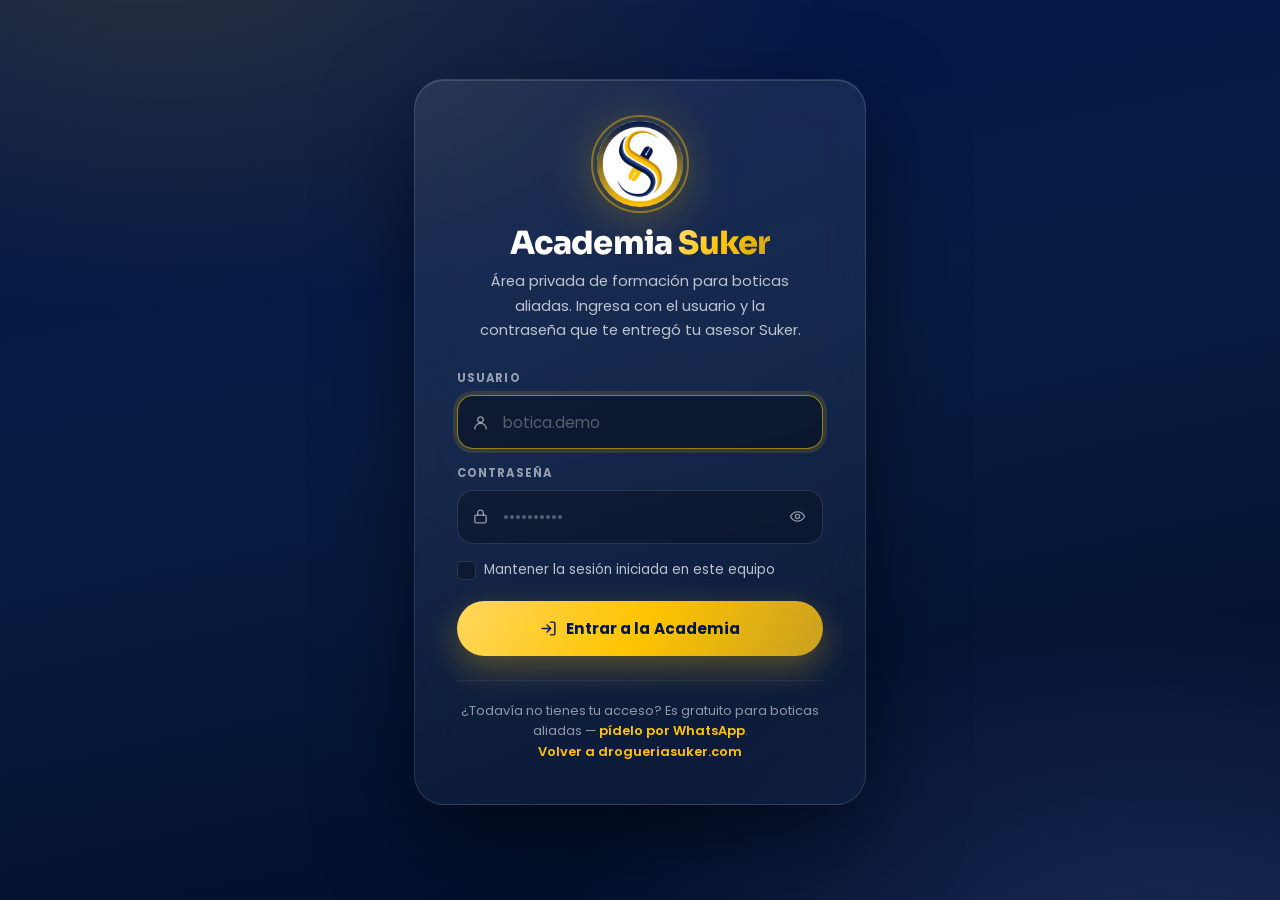
==== academiasuker/index.html @ 5ff9bdc7 "Academia Suker: area privada de formacion para boticas aliadas Nueva seccion con acceso por usuario " ====
<!DOCTYPE html>
<html lang="es-PE">
<head>
  <meta charset="UTF-8">
  <meta name="viewport" content="width=device-width, initial-scale=1.0">

  <title>Academia Suker | Formación para boticarios · Droguería Suker</title>
  <meta name="description" content="Área privada de formación de Droguería Suker para boticas aliadas de Juliaca y el sur andino.">
  <!-- Área privada: no debe aparecer en buscadores -->
  <meta name="robots" content="noindex, nofollow">
  <meta name="theme-color" content="#02164A">
  <link rel="icon" type="image/png" href="../assets/img/favicon.png">
  <link rel="apple-touch-icon" href="../assets/img/logo.png">
  <link rel="canonical" href="https://drogueriasuker.com/academiasuker/">

  <link rel="preconnect" href="https://fonts.googleapis.com">
  <link rel="preconnect" href="https://fonts.gstatic.com" crossorigin>
  <link href="https://fonts.googleapis.com/css2?family=Poppins:wght@400;500;600;700;800&family=Sora:wght@700;800&display=swap" rel="stylesheet">
  <link rel="stylesheet" href="../assets/academia/academia.css?v=20260811a">

  <!-- Las salas quedan listas en caché antes de que el usuario haga clic -->
  <link rel="prefetch" href="formales/">
  <link rel="prefetch" href="informales/">
  <link rel="prefetch" href="../assets/academia/academia-datos.js?v=20260811a">
  <link rel="prefetch" href="../assets/academia/academia-sala.js?v=20260811a">

  <!-- Sin "defer": deciden antes del primer pintado si se muestra
       la Academia o el formulario, para que nada parpadee. -->
  <script src="../assets/academia/academia-usuarios.js?v=20260811a"></script>
  <script src="../assets/academia/academia-nucleo.js?v=20260811a"></script>
</head>
<body>

<noscript>
  <div style="max-width:640px;margin:16vh auto;padding:2rem;text-align:center;font-family:sans-serif;color:#fff">
    <h1 style="font-size:1.4rem;margin-bottom:.8rem">Academia Suker</h1>
    <p>Para entrar a la Academia necesitas activar JavaScript en tu navegador.
       Si tienes dudas escríbenos al <strong>+51 932 667 799</strong>.</p>
  </div>
</noscript>

<!-- ══════════════════ PORTADA: ACCESO ══════════════════ -->
<div class="ac-portada" id="acPortada">
  <section class="ac-login" aria-labelledby="acLoginTitulo">
    <img class="ac-login-logo" src="../assets/img/logo.png" alt="Logo de Droguería Suker" width="86" height="86">

    <h1 id="acLoginTitulo">Academia <em>Suker</em></h1>
    <p class="ac-login-lead">
      Área privada de formación para boticas aliadas. Ingresa con el usuario
      y la contraseña que te entregó tu asesor Suker.
    </p>

    <div class="ac-aviso" id="acAviso" role="alert"></div>

    <form id="acFormulario" novalidate>
      <div class="ac-campo">
        <label for="acUsuario">Usuario</label>
        <div class="ac-campo-caja">
          <svg viewBox="0 0 24 24" fill="none" stroke="currentColor" stroke-width="1.9" stroke-linecap="round" stroke-linejoin="round" aria-hidden="true">
            <circle cx="12" cy="8" r="4"/><path d="M4 21a8 8 0 0 1 16 0"/>
          </svg>
          <input id="acUsuario" name="usuario" type="text" autocomplete="username"
                 placeholder="botica.demo" spellcheck="false" autocapitalize="none" required>
        </div>
      </div>

      <div class="ac-campo">
        <label for="acClave">Contraseña</label>
        <div class="ac-campo-caja">
          <svg viewBox="0 0 24 24" fill="none" stroke="currentColor" stroke-width="1.9" stroke-linecap="round" stroke-linejoin="round" aria-hidden="true">
            <rect x="4" y="10" width="16" height="11" rx="2"/><path d="M8 10V7a4 4 0 0 1 8 0v3"/>
          </svg>
          <input id="acClave" name="clave" type="password" autocomplete="current-password"
                 placeholder="••••••••••" required>
          <button class="ac-ojo" id="acOjo" type="button" aria-label="Mostrar contraseña" aria-pressed="false">
            <svg viewBox="0 0 24 24" fill="none" stroke="currentColor" stroke-width="1.9" stroke-linecap="round" stroke-linejoin="round" aria-hidden="true">
              <path d="M2 12s3.6-6.5 10-6.5S22 12 22 12s-3.6 6.5-10 6.5S2 12 2 12z"/><circle cx="12" cy="12" r="3"/>
            </svg>
          </button>
        </div>
      </div>

      <label class="ac-recordar" for="acRecordar">
        <input type="checkbox" id="acRecordar">
        <span class="ac-check">
          <svg viewBox="0 0 24 24" fill="none" stroke="currentColor" stroke-width="3.2" stroke-linecap="round" stroke-linejoin="round" aria-hidden="true"><path d="M20 6 9 17l-5-5"/></svg>
        </span>
        Mantener la sesión iniciada en este equipo
      </label>

      <button class="ac-btn ac-btn-oro" id="acEntrar" type="submit">
        <svg viewBox="0 0 24 24" fill="none" stroke="currentColor" stroke-width="2" stroke-linecap="round" stroke-linejoin="round" aria-hidden="true">
          <path d="M15 3h4a2 2 0 0 1 2 2v14a2 2 0 0 1-2 2h-4"/><path d="M10 17l5-5-5-5"/><path d="M15 12H3"/>
        </svg>
        Entrar a la Academia
      </button>
    </form>

    <p class="ac-login-pie">
      ¿Todavía no tienes tu acceso? Es gratuito para boticas aliadas —
      <a href="https://wa.me/51932667799?text=Hola%20Suker%2C%20quiero%20mi%20acceso%20a%20la%20Academia%20Suker" target="_blank" rel="noopener">pídelo por WhatsApp</a>.<br>
      <a href="../">Volver a drogueriasuker.com</a>
    </p>
  </section>
</div>

<!-- ══════════════════ ACADEMIA ══════════════════ -->
<div class="ac-app">

  <header class="ac-top">
    <div class="contenedor">
      <a class="ac-marca" href="../" aria-label="Volver a Droguería Suker">
        <img src="../assets/img/logo.png" alt="" width="40" height="40">
        <span class="ac-marca-txt">
          <b>Academia Suker</b>
          <span>Formación para boticarios</span>
        </span>
      </a>

      <nav class="ac-top-nav" aria-label="Secciones de la Academia">
        <a class="ac-top-link is-activo" href="./">Inicio</a>
        <a class="ac-top-link" href="formales/" data-transicion>Formales</a>
        <a class="ac-top-link" href="informales/" data-transicion>Informales</a>
        <a class="ac-top-link" href="../" data-secundario>Sitio principal</a>
      </nav>

      <div class="ac-usuario">
        <span class="ac-usuario-nom" id="acNombre">Boticario</span>
        <button class="ac-salir" id="acSalir" type="button" data-destino="./" aria-label="Cerrar sesión" title="Cerrar sesión">
          <svg viewBox="0 0 24 24" fill="none" stroke="currentColor" stroke-width="2" stroke-linecap="round" stroke-linejoin="round" aria-hidden="true">
            <path d="M9 21H5a2 2 0 0 1-2-2V5a2 2 0 0 1 2-2h4"/><path d="M16 17l5-5-5-5"/><path d="M21 12H9"/>
          </svg>
        </button>
      </div>
    </div>
  </header>

  <main>
    <section class="ac-hero">
      <div class="contenedor">
        <span class="ac-cinta">Academia Suker · Acceso de boticas aliadas</span>
        <h1 class="ac-titulo">Formación que se <em>nota en la caja</em></h1>
        <p class="ac-bajada">
          Un espacio hecho para el boticario independiente del sur andino: módulos cortos,
          en criollo y aplicables el mismo día, dictados por nuestro Químico Farmacéutico.
          <strong>Elige por dónde quieres empezar.</strong>
        </p>
      </div>
    </section>

    <section class="ac-seccion">
      <div class="contenedor">
        <div class="ac-seccion-tit">
          <h2>Las dos salas</h2>
          <p>Puedes recorrerlas en el orden que prefieras.</p>
        </div>

        <div class="ac-puertas">

          <!-- ── Puerta 1 ── -->
          <article class="ac-puerta ac-puerta--formal">
            <span class="ac-puerta-num" aria-hidden="true">01</span>
            <span class="ac-puerta-icono">
              <svg viewBox="0 0 24 24" fill="none" stroke="currentColor" stroke-width="1.9" stroke-linecap="round" stroke-linejoin="round" aria-hidden="true">
                <path d="M12 3l7 3v6c0 4.5-3 8-7 9-4-1-7-4.5-7-9V6l7-3z"/><path d="M9 12l2 2 4-4"/>
              </svg>
            </span>
            <span class="ac-puerta-eyebrow">Sala 01</span>
            <h2>Formales</h2>
            <p>
              Todo lo que tu botica ya está ganando por tener los papeles en regla:
              respaldo sanitario, trazabilidad, línea de crédito, crédito fiscal y
              la confianza del barrio que ningún descuento compra.
            </p>
            <div class="ac-puerta-datos">
              <span class="ac-chip">7 beneficios</span>
              <span class="ac-chip">6 módulos en video</span>
              <span class="ac-chip">≈ 1 h 35 min</span>
            </div>
            <span class="ac-puerta-cta">
              Entrar a la sala
              <svg viewBox="0 0 24 24" fill="none" stroke="currentColor" stroke-width="2.2" stroke-linecap="round" stroke-linejoin="round" aria-hidden="true">
                <path d="M5 12h14"/><path d="M13 6l6 6-6 6"/>
              </svg>
            </span>
            <a class="ac-puerta-enlace" href="formales/" data-transicion aria-label="Entrar a la sala Formales"></a>
          </article>

          <!-- ── Puerta 2 ── -->
          <article class="ac-puerta ac-puerta--informal">
            <span class="ac-puerta-num" aria-hidden="true">02</span>
            <span class="ac-puerta-icono">
              <svg viewBox="0 0 24 24" fill="none" stroke="currentColor" stroke-width="1.9" stroke-linecap="round" stroke-linejoin="round" aria-hidden="true">
                <path d="M10.3 4.3 2.6 17.5A2 2 0 0 0 4.3 20.5h15.4a2 2 0 0 0 1.7-3L13.7 4.3a2 2 0 0 0-3.4 0z"/><path d="M12 9.5v4M12 17h.01"/>
              </svg>
            </span>
            <span class="ac-puerta-eyebrow">Sala 02</span>
            <h2>Informales</h2>
            <p>
              La cuenta completa del canal informal: lo que no aparece en la boleta
              pero se paga igual — riesgo sanitario, multas, capital congelado y un
              negocio con techo. Y el puente concreto para salir de ahí.
            </p>
            <div class="ac-puerta-datos">
              <span class="ac-chip">7 riesgos</span>
              <span class="ac-chip">6 módulos en video</span>
              <span class="ac-chip">≈ 1 h 34 min</span>
            </div>
            <span class="ac-puerta-cta">
              Entrar a la sala
              <svg viewBox="0 0 24 24" fill="none" stroke="currentColor" stroke-width="2.2" stroke-linecap="round" stroke-linejoin="round" aria-hidden="true">
                <path d="M5 12h14"/><path d="M13 6l6 6-6 6"/>
              </svg>
            </span>
            <a class="ac-puerta-enlace" href="informales/" data-transicion aria-label="Entrar a la sala Informales"></a>
          </article>

        </div>

        <section class="ac-cierre">
          <h2>Tu acceso es personal</h2>
          <p>
            El usuario que tienes es solo para tu botica y no caduca mientras seas
            cliente activo. Si necesitas un acceso más para tu personal, o si olvidaste
            tu contraseña, tu asesor te la repone el mismo día.
          </p>
          <div class="ac-cierre-botones">
            <a class="ac-btn ac-btn-wa" href="https://wa.me/51932667799?text=Hola%20Suker%2C%20tengo%20una%20consulta%20sobre%20mi%20acceso%20a%20la%20Academia" target="_blank" rel="noopener">
              <svg viewBox="0 0 24 24" fill="currentColor" aria-hidden="true">
                <path d="M17.5 14.4c-.3-.15-1.76-.87-2.03-.97-.27-.1-.47-.15-.67.15-.2.3-.77.96-.94 1.16-.17.2-.35.22-.64.08-.3-.15-1.26-.47-2.4-1.48-.88-.79-1.48-1.76-1.65-2.06-.17-.3-.02-.46.13-.6.13-.14.3-.35.44-.53.15-.17.2-.3.3-.5.1-.2.05-.37-.02-.52-.08-.15-.67-1.61-.92-2.2-.24-.58-.49-.5-.67-.51h-.57c-.2 0-.52.07-.8.37-.27.3-1.04 1.02-1.04 2.48s1.07 2.87 1.22 3.07c.15.2 2.1 3.2 5.08 4.49.7.3 1.26.49 1.69.62.71.23 1.36.2 1.87.12.57-.09 1.76-.72 2-1.41.25-.7.25-1.29.18-1.42-.08-.12-.28-.2-.57-.34M12.05 21.8h-.01a9.9 9.9 0 0 1-5.03-1.38l-.36-.21-3.74.98 1-3.65-.24-.37a9.86 9.86 0 0 1-1.51-5.26c0-5.45 4.44-9.89 9.89-9.89a9.83 9.83 0 0 1 9.88 9.9c0 5.45-4.43 9.88-9.88 9.88m8.41-18.3A11.8 11.8 0 0 0 12.05 0C5.5 0 .16 5.34.16 11.9c0 2.09.55 4.14 1.59 5.94L.06 24l6.3-1.65a11.9 11.9 0 0 0 5.69 1.45h.01c6.55 0 11.89-5.34 11.89-11.9 0-3.17-1.24-6.16-3.48-8.4z"/>
              </svg>
              Escribir a mi asesor
            </a>
            <a class="ac-btn ac-btn-fantasma" href="../">
              Volver al sitio principal
            </a>
          </div>
        </section>

      </div>
    </section>
  </main>

  <footer class="ac-pie">
    <div class="contenedor">
      <p class="ac-pie-txt">
        © <span>2026</span> Droguería Suker · Sucari Corp S.A.C. · Juliaca, Puno<br>
        Contenido de uso interno para boticas aliadas. No lo compartas fuera de tu establecimiento.
      </p>
      <nav class="ac-pie-nav" aria-label="Enlaces de la Academia">
        <a href="formales/" data-transicion>Formales</a>
        <a href="informales/" data-transicion>Informales</a>
        <a href="../">Droguería Suker</a>
        <a href="https://wa.me/51932667799" target="_blank" rel="noopener">WhatsApp</a>
      </nav>
    </div>
  </footer>

</div>

</body>
</html>
---- assets/academia/academia.css ----
/* ============================================================
   ACADEMIA SUKER — academia.css  v=20260811
   Hoja de estilos AUTÓNOMA (no depende de styles.css del sitio
   público) para que el área de miembros cargue en pocos KB.
   Paleta oficial del logo: navy #02164A · amarillo #FFC401,
   armonizada con los tonos del sitio (#1B2A4E / #E5B826).
   ============================================================ */

/* ---------- 1. TOKENS ---------- */
:root {
  --navy-deep:  #02164A;
  --navy:       #0A1F52;
  --navy-mid:   #12305F;
  --navy-soft:  #1B2A4E;
  --gold:       #FFC401;
  --gold-warm:  #E5B826;
  --gold-dark:  #C9A020;
  --gold-pale:  #FDF7DC;
  --white:      #FFFFFF;
  --ink:        #0B1322;
  --mist:       rgba(255,255,255,.72);
  --mist-dim:   rgba(255,255,255,.55);
  --line:       rgba(255,255,255,.12);
  --line-soft:  rgba(255,255,255,.07);
  --glass:      rgba(255,255,255,.055);
  --glass-hi:   rgba(255,255,255,.09);
  --green:      #2ED47A;
  --amber:      #FFB020;
  --red:        #FF6B6B;
  --whatsapp:   #25D366;

  --r-sm: 10px;
  --r-md: 16px;
  --r-lg: 22px;
  --r-xl: 30px;
  --r-pill: 100px;

  --ease:   cubic-bezier(.16,1,.3,1);
  --ease-s: cubic-bezier(.4,0,.2,1);
  --t-fast: .18s var(--ease);
  --t-base: .34s var(--ease);
  --t-slow: .7s  var(--ease);

  --top-h: 68px;
  --cont:  1180px;
}

/* ---------- 2. RESET ---------- */
*, *::before, *::after { box-sizing: border-box; margin: 0; padding: 0; }
html { -webkit-text-size-adjust: 100%; scroll-behavior: smooth; }
img, svg, iframe { display: block; max-width: 100%; }
a { color: inherit; text-decoration: none; }
ul, ol { list-style: none; }
button { border: none; background: none; font: inherit; cursor: pointer; color: inherit; }
input { font: inherit; border: none; outline: none; }

body {
  font-family: 'Poppins', -apple-system, BlinkMacSystemFont, 'Segoe UI', sans-serif;
  background: var(--navy-deep);
  color: var(--white);
  line-height: 1.65;
  min-height: 100vh;
  -webkit-font-smoothing: antialiased;
  -moz-osx-font-smoothing: grayscale;
  overflow-x: hidden;
}

/* Fondo ambiental: dos auroras suaves fijas (0 costo de red) */
body::before {
  content: '';
  position: fixed;
  inset: 0;
  z-index: -1;
  background:
    radial-gradient(1100px 620px at 12% -8%,  rgba(255,196,1,.16), transparent 62%),
    radial-gradient(980px  560px at 92% 108%, rgba(45,69,128,.55), transparent 64%),
    linear-gradient(168deg, #02164A 0%, #071B41 46%, #010C26 100%);
}

.sr-only {
  position: absolute !important;
  width: 1px; height: 1px; padding: 0; margin: -1px;
  overflow: hidden; clip: rect(0,0,0,0); white-space: nowrap; border: 0;
}

.contenedor {
  width: 100%;
  max-width: var(--cont);
  margin-inline: auto;
  padding-inline: clamp(1.1rem, 4vw, 2rem);
}

::selection { background: var(--gold); color: var(--navy-deep); }

:focus-visible {
  outline: 2px solid var(--gold);
  outline-offset: 3px;
  border-radius: 6px;
}

/* ---------- 3. PUERTA DE ACCESO (anti-parpadeo) ----------
   El script de sesión marca <html> antes del primer pintado.
   Mientras no haya sesión válida, la app permanece oculta. */
html.ac-cerrado .ac-app     { display: none !important; }
html.ac-abierto .ac-portada { display: none !important; }
html:not(.ac-listo) .ac-app,
html:not(.ac-listo) .ac-portada { visibility: hidden; }

/* ---------- 4. PANTALLA "PROCESANDO DATOS" ---------- */
.ac-cargando {
  position: fixed;
  inset: 0;
  z-index: 4000;
  display: none;
  flex-direction: column;
  align-items: center;
  justify-content: center;
  gap: 1.6rem;
  padding: 2rem;
  text-align: center;
  background: linear-gradient(168deg, rgba(2,22,74,.97) 0%, rgba(1,12,38,.99) 100%);
  backdrop-filter: blur(14px);
  -webkit-backdrop-filter: blur(14px);
  opacity: 0;
  transition: opacity .3s var(--ease-s);
}
.ac-cargando.is-visible { display: flex; opacity: 1; }

.ac-cargando-marca {
  width: 74px; height: 74px;
  border-radius: 50%;
  object-fit: cover;
  outline: 2px solid rgba(255,196,1,.4);
  outline-offset: 3px;
}

.ac-anillo {
  position: relative;
  width: 116px; height: 116px;
  display: grid;
  place-items: center;
}
.ac-anillo svg { position: absolute; inset: 0; width: 100%; height: 100%; }
.ac-anillo circle { fill: none; stroke-width: 3; stroke-linecap: round; }
.ac-anillo .pista  { stroke: rgba(255,255,255,.1); }
.ac-anillo .avance {
  stroke: url(#acDegradado);
  stroke-dasharray: 326;
  stroke-dashoffset: 326;
  transform: rotate(-90deg);
  transform-origin: 50% 50%;
  transition: stroke-dashoffset .55s var(--ease);
  filter: drop-shadow(0 0 7px rgba(255,196,1,.55));
}
.ac-anillo-pct {
  font-family: 'Sora', sans-serif;
  font-size: 1.4rem;
  font-weight: 800;
  color: var(--gold);
  font-variant-numeric: tabular-nums;
}

.ac-cargando-texto {
  font-size: 1rem;
  font-weight: 600;
  color: var(--white);
  min-height: 1.6em;
  letter-spacing: .002em;
}
.ac-cargando-texto.is-cambiando { opacity: 0; transform: translateY(4px); }
.ac-cargando-texto { transition: opacity .22s var(--ease-s), transform .22s var(--ease-s); }

.ac-cargando-sub {
  font-size: .8rem;
  color: var(--mist-dim);
  letter-spacing: .06em;
  text-transform: uppercase;
  font-weight: 500;
}

/* Puntos de progreso por etapas */
.ac-etapas { display: flex; gap: .45rem; }
.ac-etapa {
  width: 26px; height: 3px;
  border-radius: 3px;
  background: rgba(255,255,255,.14);
  transition: background var(--t-base), box-shadow var(--t-base);
}
.ac-etapa.is-hecha {
  background: var(--gold);
  box-shadow: 0 0 10px rgba(255,196,1,.5);
}

/* ---------- 5. BARRA SUPERIOR ---------- */
.ac-top {
  position: sticky;
  top: 0;
  z-index: 900;
  height: var(--top-h);
  background: rgba(2,18,58,.82);
  backdrop-filter: blur(18px);
  -webkit-backdrop-filter: blur(18px);
  border-bottom: 1px solid var(--line-soft);
}
.ac-top .contenedor {
  height: 100%;
  display: flex;
  align-items: center;
  gap: 1rem;
}
.ac-marca { display: flex; align-items: center; gap: .65rem; flex-shrink: 0; }
.ac-marca img {
  width: 40px; height: 40px;
  border-radius: 50%;
  object-fit: cover;
  outline: 1.5px solid rgba(255,196,1,.4);
  outline-offset: 2px;
}
.ac-marca-txt { line-height: 1.15; }
.ac-marca-txt b {
  display: block;
  font-family: 'Sora', sans-serif;
  font-size: .98rem;
  font-weight: 800;
  letter-spacing: -.01em;
  background: linear-gradient(120deg, #FFD75E 0%, var(--gold) 55%, var(--gold-dark) 100%);
  -webkit-background-clip: text;
  background-clip: text;
  -webkit-text-fill-color: transparent;
}
.ac-marca-txt span {
  font-size: .64rem;
  letter-spacing: .16em;
  text-transform: uppercase;
  color: var(--mist-dim);
  font-weight: 600;
}

.ac-top-nav { margin-left: auto; display: flex; align-items: center; gap: .35rem; }
.ac-top-link {
  padding: .45rem .8rem;
  border-radius: var(--r-pill);
  font-size: .85rem;
  font-weight: 500;
  color: var(--mist);
  transition: background var(--t-fast), color var(--t-fast);
  white-space: nowrap;
}
.ac-top-link:hover, .ac-top-link.is-activo { background: rgba(255,196,1,.14); color: var(--gold); }

.ac-usuario {
  display: flex;
  align-items: center;
  gap: .55rem;
  padding: .3rem .3rem .3rem .85rem;
  border: 1px solid var(--line);
  border-radius: var(--r-pill);
  background: var(--glass);
}
.ac-usuario-nom {
  font-size: .8rem;
  font-weight: 600;
  color: var(--white);
  max-width: 15ch;
  overflow: hidden;
  text-overflow: ellipsis;
  white-space: nowrap;
}
.ac-salir {
  display: grid;
  place-items: center;
  width: 30px; height: 30px;
  border-radius: 50%;
  background: rgba(255,255,255,.08);
  color: var(--mist);
  transition: background var(--t-fast), color var(--t-fast), transform var(--t-fast);
}
.ac-salir:hover { background: rgba(255,107,107,.2); color: #FF9A9A; transform: rotate(8deg); }
.ac-salir svg { width: 15px; height: 15px; }

/* ---------- 6. PORTADA / LOGIN ---------- */
.ac-portada {
  min-height: 100vh;
  min-height: 100svh;
  display: grid;
  place-items: center;
  padding: 2.5rem 1.2rem 3.5rem;
}
.ac-login {
  width: 100%;
  max-width: 452px;
  padding: clamp(1.7rem, 4.5vw, 2.6rem);
  border-radius: var(--r-xl);
  border: 1px solid var(--line);
  background: linear-gradient(155deg, rgba(255,255,255,.085) 0%, rgba(255,255,255,.028) 100%);
  backdrop-filter: blur(20px);
  -webkit-backdrop-filter: blur(20px);
  box-shadow: 0 34px 90px rgba(0,0,0,.5), inset 0 1px 0 rgba(255,255,255,.14);
  text-align: center;
  animation: acEntrada .65s var(--ease) both;
}
@keyframes acEntrada {
  from { opacity: 0; transform: translateY(22px) scale(.985); }
  to   { opacity: 1; transform: none; }
}

.ac-login-logo {
  width: 86px; height: 86px;
  margin: 0 auto 1.15rem;
  border-radius: 50%;
  object-fit: cover;
  outline: 2px solid rgba(255,196,1,.42);
  outline-offset: 4px;
  filter: drop-shadow(0 8px 26px rgba(255,196,1,.32));
}
.ac-login h1 {
  font-family: 'Sora', sans-serif;
  font-size: clamp(1.6rem, 5.4vw, 2rem);
  font-weight: 800;
  letter-spacing: -.025em;
  line-height: 1.12;
  margin-bottom: .5rem;
}
.ac-login h1 em {
  font-style: normal;
  background: linear-gradient(120deg, #FFDD73 0%, var(--gold) 52%, var(--gold-dark) 100%);
  -webkit-background-clip: text;
  background-clip: text;
  -webkit-text-fill-color: transparent;
}
.ac-login-lead {
  font-size: .92rem;
  color: var(--mist);
  margin-bottom: 1.7rem;
  text-wrap: balance;
}

.ac-campo { text-align: left; margin-bottom: .95rem; }
.ac-campo label {
  display: block;
  font-size: .72rem;
  font-weight: 700;
  letter-spacing: .1em;
  text-transform: uppercase;
  color: var(--mist-dim);
  margin-bottom: .42rem;
}
.ac-campo-caja {
  position: relative;
  display: flex;
  align-items: center;
  border: 1px solid var(--line);
  border-radius: var(--r-md);
  background: rgba(0,0,0,.26);
  transition: border-color var(--t-fast), box-shadow var(--t-fast), background var(--t-fast);
}
.ac-campo-caja:focus-within {
  border-color: rgba(255,196,1,.6);
  background: rgba(0,0,0,.34);
  box-shadow: 0 0 0 4px rgba(255,196,1,.13);
}
.ac-campo-caja > svg {
  width: 17px; height: 17px;
  margin-left: .9rem;
  color: var(--mist-dim);
  flex-shrink: 0;
}
.ac-campo input {
  flex: 1;
  min-width: 0;
  padding: .84rem .9rem;
  background: transparent;
  color: var(--white);
  font-size: .95rem;
}
.ac-campo input::placeholder { color: rgba(255,255,255,.3); }
/* La caja ya marca el foco: evitamos el doble anillo */
.ac-campo input:focus-visible { outline: none; }
.ac-campo input:-webkit-autofill {
  -webkit-text-fill-color: var(--white);
  -webkit-box-shadow: 0 0 0 40px #0B1F45 inset;
  caret-color: var(--white);
}
.ac-ojo {
  display: grid;
  place-items: center;
  width: 40px;
  height: 40px;
  margin-right: .3rem;
  border-radius: var(--r-sm);
  color: var(--mist-dim);
  flex-shrink: 0;
  transition: color var(--t-fast), background var(--t-fast);
}
.ac-ojo:hover { color: var(--gold); background: rgba(255,255,255,.06); }
.ac-ojo svg { width: 17px; height: 17px; }

.ac-recordar {
  display: flex;
  align-items: center;
  gap: .55rem;
  margin: .15rem 0 1.25rem;
  font-size: .84rem;
  color: var(--mist);
  cursor: pointer;
  user-select: none;
  text-align: left;
}
.ac-recordar input { position: absolute; opacity: 0; width: 0; height: 0; }
.ac-check {
  width: 19px; height: 19px;
  flex-shrink: 0;
  border: 1px solid var(--line);
  border-radius: 5px;
  background: rgba(0,0,0,.26);
  display: grid;
  place-items: center;
  transition: background var(--t-fast), border-color var(--t-fast);
}
.ac-check svg { width: 12px; height: 12px; color: var(--navy-deep); opacity: 0; transform: scale(.6); transition: all var(--t-fast); }
.ac-recordar input:checked + .ac-check { background: var(--gold); border-color: var(--gold); }
.ac-recordar input:checked + .ac-check svg { opacity: 1; transform: none; }
.ac-recordar input:focus-visible + .ac-check { outline: 2px solid var(--gold); outline-offset: 2px; }

.ac-btn {
  display: inline-flex;
  align-items: center;
  justify-content: center;
  gap: .55rem;
  padding: .92rem 1.6rem;
  border-radius: var(--r-pill);
  font-size: .95rem;
  font-weight: 700;
  letter-spacing: .005em;
  transition: transform var(--t-base), box-shadow var(--t-base), background var(--t-base), opacity var(--t-base);
  white-space: nowrap;
}
.ac-btn svg { width: 17px; height: 17px; flex-shrink: 0; }
.ac-btn-oro {
  width: 100%;
  color: var(--navy-deep);
  background: linear-gradient(120deg, #FFD75E 0%, var(--gold) 50%, var(--gold-dark) 100%);
  box-shadow: 0 12px 34px rgba(255,196,1,.3);
}
.ac-btn-oro:hover { transform: translateY(-2px); box-shadow: 0 18px 44px rgba(255,196,1,.42); }
.ac-btn-oro:active { transform: translateY(0); }
.ac-btn[disabled] { opacity: .55; pointer-events: none; }
.ac-btn-fantasma {
  border: 1px solid var(--line);
  background: var(--glass);
  color: var(--white);
}
.ac-btn-fantasma:hover { background: var(--glass-hi); border-color: rgba(255,196,1,.4); transform: translateY(-2px); }
.ac-btn-wa { background: var(--whatsapp); color: #04301A; box-shadow: 0 12px 30px rgba(37,211,102,.26); }
.ac-btn-wa:hover { transform: translateY(-2px); box-shadow: 0 18px 40px rgba(37,211,102,.36); }

.ac-hilo { display: inline-block; width: 16px; height: 16px; border: 2px solid rgba(2,22,74,.28); border-top-color: var(--navy-deep); border-radius: 50%; animation: acGira .7s linear infinite; }
@keyframes acGira { to { transform: rotate(360deg); } }

.ac-aviso {
  display: none;
  align-items: flex-start;
  gap: .6rem;
  margin-bottom: 1rem;
  padding: .75rem .9rem;
  border-radius: var(--r-sm);
  font-size: .85rem;
  text-align: left;
  line-height: 1.5;
  animation: acSacudir .42s var(--ease-s);
}
.ac-aviso.is-visible { display: flex; }
.ac-aviso svg { width: 16px; height: 16px; flex-shrink: 0; margin-top: .18rem; }
.ac-aviso-error { background: rgba(255,107,107,.13); border: 1px solid rgba(255,107,107,.34); color: #FFB3B3; }
.ac-aviso-ok    { background: rgba(46,212,122,.12); border: 1px solid rgba(46,212,122,.32); color: #A6F0C8; }
@keyframes acSacudir {
  0%,100% { transform: translateX(0); }
  22% { transform: translateX(-6px); }
  46% { transform: translateX(5px); }
  72% { transform: translateX(-3px); }
}

.ac-login-pie {
  margin-top: 1.5rem;
  padding-top: 1.25rem;
  border-top: 1px solid var(--line-soft);
  font-size: .81rem;
  color: var(--mist-dim);
  line-height: 1.6;
}
.ac-login-pie a { color: var(--gold); font-weight: 600; }
.ac-login-pie a:hover { text-decoration: underline; }

/* ---------- 7. ENCABEZADO DE SECCIÓN ---------- */
.ac-hero { padding: clamp(2.6rem, 7vw, 4.6rem) 0 clamp(1.8rem, 4vw, 2.8rem); }
.ac-migas {
  display: flex;
  align-items: center;
  flex-wrap: wrap;
  gap: .4rem;
  font-size: .78rem;
  color: var(--mist-dim);
  margin-bottom: 1.15rem;
}
.ac-migas a { transition: color var(--t-fast); }
.ac-migas a:hover { color: var(--gold); }
.ac-migas svg { width: 12px; height: 12px; opacity: .5; }

.ac-cinta {
  display: inline-flex;
  align-items: center;
  gap: .5rem;
  padding: .38rem .95rem;
  margin-bottom: 1.1rem;
  border: 1px solid rgba(255,196,1,.3);
  border-radius: var(--r-pill);
  background: rgba(255,196,1,.1);
  font-size: .7rem;
  font-weight: 700;
  letter-spacing: .14em;
  text-transform: uppercase;
  color: var(--gold);
}
.ac-cinta::before {
  content: '';
  width: 6px; height: 6px;
  border-radius: 50%;
  background: var(--gold);
  box-shadow: 0 0 0 0 rgba(255,196,1,.7);
  animation: acLatido 2.4s var(--ease-s) infinite;
}
@keyframes acLatido {
  0%   { box-shadow: 0 0 0 0 rgba(255,196,1,.6); }
  70%  { box-shadow: 0 0 0 9px rgba(255,196,1,0); }
  100% { box-shadow: 0 0 0 0 rgba(255,196,1,0); }
}

.ac-titulo {
  font-family: 'Sora', sans-serif;
  font-size: clamp(2.05rem, 6.4vw, 3.5rem);
  font-weight: 800;
  line-height: 1.06;
  letter-spacing: -.032em;
  margin-bottom: 1rem;
  text-wrap: balance;
}
.ac-titulo em {
  font-style: normal;
  background: linear-gradient(120deg, #FFDD73 0%, var(--gold) 52%, var(--gold-dark) 100%);
  -webkit-background-clip: text;
  background-clip: text;
  -webkit-text-fill-color: transparent;
}
.ac-bajada {
  font-size: clamp(1rem, 2.4vw, 1.1rem);
  color: var(--mist);
  max-width: 68ch;
  line-height: 1.72;
}
.ac-bajada strong { color: var(--white); font-weight: 600; }

.ac-seccion { padding-block: clamp(1.6rem, 4vw, 2.6rem); }
.ac-seccion-tit {
  display: flex;
  align-items: baseline;
  flex-wrap: wrap;
  gap: .5rem .9rem;
  margin-bottom: 1.6rem;
}
.ac-seccion-tit h2 {
  font-family: 'Sora', sans-serif;
  font-size: clamp(1.35rem, 3.6vw, 1.85rem);
  font-weight: 800;
  letter-spacing: -.022em;
}
.ac-seccion-tit p { font-size: .88rem; color: var(--mist-dim); }

/* ---------- 8. PORTAL: LAS DOS PUERTAS ---------- */
.ac-puertas {
  display: grid;
  grid-template-columns: repeat(2, 1fr);
  gap: clamp(1rem, 2.6vw, 1.7rem);
  margin-bottom: clamp(2rem, 5vw, 3.2rem);
}
.ac-puerta {
  position: relative;
  display: flex;
  flex-direction: column;
  padding: clamp(1.5rem, 3.4vw, 2.3rem);
  border-radius: var(--r-xl);
  border: 1px solid var(--line);
  background: linear-gradient(158deg, rgba(255,255,255,.075) 0%, rgba(255,255,255,.022) 100%);
  overflow: hidden;
  isolation: isolate;
  transition: transform var(--t-base), border-color var(--t-base), box-shadow var(--t-base);
}
.ac-puerta::after {
  content: '';
  position: absolute;
  inset: 0;
  z-index: -1;
  opacity: 0;
  transition: opacity var(--t-slow);
  background: radial-gradient(520px 300px at 50% -10%, var(--brillo, rgba(255,196,1,.22)), transparent 70%);
}
.ac-puerta:hover {
  transform: translateY(-6px);
  border-color: var(--borde-hover, rgba(255,196,1,.42));
  box-shadow: 0 30px 70px rgba(0,0,0,.45);
}
.ac-puerta:hover::after { opacity: 1; }
.ac-puerta--formal   { --brillo: rgba(255,196,1,.24);  --borde-hover: rgba(255,196,1,.46); }
.ac-puerta--informal { --brillo: rgba(255,138,101,.2); --borde-hover: rgba(255,150,110,.42); }

.ac-puerta-num {
  position: absolute;
  top: clamp(1rem, 2.4vw, 1.5rem);
  right: clamp(1.1rem, 2.6vw, 1.7rem);
  font-family: 'Sora', sans-serif;
  font-size: clamp(3rem, 8vw, 4.6rem);
  font-weight: 800;
  line-height: 1;
  color: rgba(255,255,255,.045);
  pointer-events: none;
}
.ac-puerta-icono {
  display: grid;
  place-items: center;
  width: 58px; height: 58px;
  margin-bottom: 1.2rem;
  border-radius: 17px;
  background: var(--icono-bg, rgba(255,196,1,.14));
  border: 1px solid var(--icono-bd, rgba(255,196,1,.28));
  color: var(--icono-fg, var(--gold));
  transition: transform var(--t-base);
}
.ac-puerta:hover .ac-puerta-icono { transform: scale(1.07) rotate(-4deg); }
.ac-puerta-icono svg { width: 27px; height: 27px; }
.ac-puerta--informal .ac-puerta-icono {
  --icono-bg: rgba(255,150,110,.13);
  --icono-bd: rgba(255,150,110,.28);
  --icono-fg: #FFA98A;
}

.ac-puerta-eyebrow {
  font-size: .68rem;
  font-weight: 700;
  letter-spacing: .16em;
  text-transform: uppercase;
  color: var(--mist-dim);
  margin-bottom: .5rem;
}
.ac-puerta h2 {
  font-family: 'Sora', sans-serif;
  font-size: clamp(1.5rem, 4vw, 2rem);
  font-weight: 800;
  letter-spacing: -.026em;
  line-height: 1.1;
  margin-bottom: .7rem;
}
.ac-puerta p {
  font-size: .93rem;
  color: var(--mist);
  line-height: 1.7;
  margin-bottom: 1.35rem;
  text-wrap: pretty;
}
.ac-puerta-datos {
  display: flex;
  flex-wrap: wrap;
  gap: .45rem;
  margin-bottom: 1.5rem;
}
.ac-chip {
  display: inline-flex;
  align-items: center;
  gap: .38rem;
  padding: .3rem .72rem;
  border-radius: var(--r-pill);
  border: 1px solid var(--line);
  background: rgba(0,0,0,.2);
  font-size: .74rem;
  font-weight: 600;
  color: var(--mist);
  white-space: nowrap;
}
.ac-chip svg { width: 12px; height: 12px; opacity: .8; }
.ac-puerta-cta {
  margin-top: auto;
  display: inline-flex;
  align-items: center;
  gap: .55rem;
  font-size: .92rem;
  font-weight: 700;
  color: var(--gold);
}
.ac-puerta--informal .ac-puerta-cta { color: #FFB79B; }
.ac-puerta-cta svg { width: 16px; height: 16px; transition: transform var(--t-base); }
.ac-puerta:hover .ac-puerta-cta svg { transform: translateX(5px); }
.ac-puerta-enlace { position: absolute; inset: 0; z-index: 2; }

/* ---------- 9. TARJETAS DE CONTENIDO (los 7 recuadros) ---------- */
.ac-rejilla {
  display: grid;
  grid-template-columns: repeat(auto-fill, minmax(285px, 1fr));
  gap: clamp(.85rem, 2vw, 1.15rem);
}
.ac-tarjeta {
  position: relative;
  display: flex;
  flex-direction: column;
  padding: 1.45rem 1.35rem 1.5rem;
  border-radius: var(--r-lg);
  border: 1px solid var(--line-soft);
  background: linear-gradient(158deg, rgba(255,255,255,.06) 0%, rgba(255,255,255,.018) 100%);
  transition: transform var(--t-base), border-color var(--t-base), background var(--t-base);
  opacity: 0;
  transform: translateY(16px);
}
.ac-tarjeta.is-dentro { opacity: 1; transform: none; }
.ac-tarjeta:hover {
  transform: translateY(-4px);
  border-color: rgba(255,196,1,.32);
  background: linear-gradient(158deg, rgba(255,255,255,.085) 0%, rgba(255,255,255,.03) 100%);
}
.ac-riesgo .ac-tarjeta:hover { border-color: rgba(255,150,110,.34); }

.ac-tarjeta-cab {
  display: flex;
  align-items: center;
  gap: .8rem;
  margin-bottom: .85rem;
}
.ac-tarjeta-icono {
  display: grid;
  place-items: center;
  width: 42px; height: 42px;
  flex-shrink: 0;
  border-radius: 12px;
  background: rgba(255,196,1,.13);
  border: 1px solid rgba(255,196,1,.24);
  color: var(--gold);
}
.ac-riesgo .ac-tarjeta-icono {
  background: rgba(255,150,110,.12);
  border-color: rgba(255,150,110,.24);
  color: #FFA98A;
}
.ac-tarjeta-icono svg { width: 20px; height: 20px; }
.ac-tarjeta-idx {
  margin-left: auto;
  font-family: 'Sora', sans-serif;
  font-size: .8rem;
  font-weight: 800;
  color: rgba(255,255,255,.2);
  font-variant-numeric: tabular-nums;
}
.ac-tarjeta h3 {
  font-family: 'Sora', sans-serif;
  font-size: 1.06rem;
  font-weight: 700;
  letter-spacing: -.015em;
  line-height: 1.28;
  margin-bottom: .55rem;
  text-wrap: balance;
}
.ac-tarjeta p {
  font-size: .885rem;
  color: var(--mist);
  line-height: 1.7;
  margin-bottom: 1rem;
  text-wrap: pretty;
}
/* "auto" alinea todos los pies a la misma altura dentro de la fila */
.ac-tarjeta-pie {
  margin-top: auto;
  padding-top: .85rem;
  border-top: 1px solid var(--line-soft);
  display: flex;
  align-items: center;
  gap: .45rem;
  font-size: .77rem;
  font-weight: 600;
  color: var(--gold);
}
.ac-riesgo .ac-tarjeta-pie { color: #FFA98A; }
.ac-tarjeta-pie svg { width: 13px; height: 13px; flex-shrink: 0; }

/* ---------- 10. VIDEOS (fachada: 0 KB de YouTube al cargar) ---------- */
.ac-videos {
  display: grid;
  grid-template-columns: repeat(auto-fill, minmax(320px, 1fr));
  gap: clamp(.9rem, 2.2vw, 1.35rem);
}
.ac-video {
  display: flex;
  flex-direction: column;
  border-radius: var(--r-lg);
  border: 1px solid var(--line-soft);
  background: linear-gradient(158deg, rgba(255,255,255,.055) 0%, rgba(255,255,255,.016) 100%);
  overflow: hidden;
  transition: transform var(--t-base), border-color var(--t-base), box-shadow var(--t-base);
  opacity: 0;
  transform: translateY(16px);
}
.ac-video.is-dentro { opacity: 1; transform: none; }
.ac-video:hover {
  transform: translateY(-4px);
  border-color: rgba(255,196,1,.32);
  box-shadow: 0 22px 52px rgba(0,0,0,.4);
}

.ac-marco {
  position: relative;
  aspect-ratio: 16 / 9;
  background: #071431;
  overflow: hidden;
}
.ac-marco img {
  width: 100%; height: 100%;
  object-fit: cover;
  transition: transform var(--t-slow), filter var(--t-base);
}
.ac-video:hover .ac-marco img { transform: scale(1.045); filter: brightness(1.06); }
.ac-marco iframe { width: 100%; height: 100%; border: 0; }
.ac-marco::after {
  content: '';
  position: absolute;
  inset: 0;
  background: linear-gradient(180deg, rgba(2,22,74,.05) 0%, rgba(2,22,74,.5) 100%);
  pointer-events: none;
  transition: opacity var(--t-base);
}
.ac-marco.is-reproduciendo::after { display: none; }

.ac-play {
  position: absolute;
  inset: 0;
  z-index: 2;
  display: grid;
  place-items: center;
  width: 100%; height: 100%;
  background: none;
}
.ac-play-circulo {
  display: grid;
  place-items: center;
  width: 62px; height: 62px;
  border-radius: 50%;
  background: rgba(255,196,1,.94);
  color: var(--navy-deep);
  box-shadow: 0 10px 34px rgba(0,0,0,.42);
  transition: transform var(--t-base), background var(--t-base);
}
.ac-play:hover .ac-play-circulo { transform: scale(1.11); background: var(--gold); }
.ac-play-circulo svg { width: 24px; height: 24px; margin-left: 3px; }

.ac-duracion {
  position: absolute;
  right: .6rem; bottom: .6rem;
  z-index: 3;
  padding: .18rem .5rem;
  border-radius: 6px;
  background: rgba(3,12,32,.86);
  font-size: .72rem;
  font-weight: 700;
  color: var(--white);
  font-variant-numeric: tabular-nums;
  pointer-events: none;
}
.ac-etiqueta {
  position: absolute;
  left: .6rem; top: .6rem;
  z-index: 3;
  padding: .2rem .58rem;
  border-radius: 6px;
  font-size: .66rem;
  font-weight: 700;
  letter-spacing: .08em;
  text-transform: uppercase;
  pointer-events: none;
}
.ac-etiqueta-demo   { background: rgba(255,196,1,.92); color: var(--navy-deep); }
.ac-etiqueta-agenda { background: rgba(11,30,66,.9); color: var(--mist); border: 1px solid var(--line); }

/* Módulo aún no habilitado (contenido por goteo) */
.ac-marco-agenda {
  display: grid;
  place-items: center;
  gap: .55rem;
  text-align: center;
  padding: 1.2rem;
  background:
    radial-gradient(420px 200px at 50% 0%, rgba(255,196,1,.08), transparent 70%),
    repeating-linear-gradient(135deg, rgba(255,255,255,.025) 0 12px, transparent 12px 24px),
    #071431;
}
.ac-marco-agenda .candado {
  display: grid;
  place-items: center;
  width: 46px; height: 46px;
  border-radius: 50%;
  border: 1px solid var(--line);
  background: rgba(255,255,255,.05);
  color: var(--mist-dim);
}
.ac-marco-agenda .candado svg { width: 19px; height: 19px; }
.ac-marco-agenda span { font-size: .8rem; color: var(--mist-dim); font-weight: 600; max-width: 26ch; line-height: 1.5; }

.ac-video-cuerpo { padding: 1.05rem 1.15rem 1.2rem; display: flex; flex-direction: column; flex: 1; }
.ac-video-modulo {
  font-size: .67rem;
  font-weight: 700;
  letter-spacing: .14em;
  text-transform: uppercase;
  color: var(--gold);
  margin-bottom: .38rem;
}
.ac-riesgo .ac-video-modulo { color: #FFA98A; }
.ac-video-cuerpo h3 {
  font-family: 'Sora', sans-serif;
  font-size: 1rem;
  font-weight: 700;
  line-height: 1.32;
  letter-spacing: -.014em;
  margin-bottom: .45rem;
  text-wrap: balance;
}
.ac-video-cuerpo p { font-size: .845rem; color: var(--mist-dim); line-height: 1.62; margin-bottom: .95rem; }
.ac-video-meta {
  margin-top: auto;
  padding-top: .8rem;
  border-top: 1px solid var(--line-soft);
  display: flex;
  align-items: center;
  gap: .8rem;
  font-size: .75rem;
  color: var(--mist-dim);
}
.ac-video-meta span { display: inline-flex; align-items: center; gap: .32rem; }
.ac-video-meta svg { width: 12px; height: 12px; opacity: .75; }

/* ---------- 11. ESQUELETOS (mientras se pinta el contenido) ---------- */
.ac-esqueleto {
  border-radius: var(--r-lg);
  border: 1px solid var(--line-soft);
  background:
    linear-gradient(100deg, rgba(255,255,255,.03) 30%, rgba(255,255,255,.085) 50%, rgba(255,255,255,.03) 70%)
    0 0 / 240% 100%;
  animation: acBrillo 1.5s var(--ease-s) infinite;
}
.ac-esqueleto--tarjeta { height: 218px; }
.ac-esqueleto--video   { height: 330px; }
@keyframes acBrillo { to { background-position: -240% 0; } }

/* ---------- 12. LLAMADO FINAL ---------- */
.ac-cierre {
  position: relative;
  margin-block: clamp(2.2rem, 5vw, 3.4rem);
  padding: clamp(1.8rem, 4.4vw, 3rem);
  border-radius: var(--r-xl);
  border: 1px solid rgba(255,196,1,.24);
  background:
    radial-gradient(760px 320px at 50% -20%, rgba(255,196,1,.14), transparent 68%),
    linear-gradient(158deg, rgba(255,255,255,.07) 0%, rgba(255,255,255,.02) 100%);
  text-align: center;
}
.ac-cierre h2 {
  font-family: 'Sora', sans-serif;
  font-size: clamp(1.45rem, 4.2vw, 2.15rem);
  font-weight: 800;
  letter-spacing: -.028em;
  line-height: 1.14;
  margin-bottom: .8rem;
  text-wrap: balance;
}
.ac-cierre p {
  font-size: 1rem;
  color: var(--mist);
  max-width: 60ch;
  margin: 0 auto 1.7rem;
  line-height: 1.72;
  text-wrap: pretty;
}
.ac-cierre-botones { display: flex; flex-wrap: wrap; gap: .7rem; justify-content: center; }

/* Pasos (ruta a la formalidad) */
.ac-pasos {
  display: grid;
  grid-template-columns: repeat(auto-fit, minmax(220px, 1fr));
  gap: .85rem;
  margin-top: 1.8rem;
  text-align: left;
}
.ac-paso {
  display: flex;
  gap: .8rem;
  padding: 1rem 1.1rem;
  border-radius: var(--r-md);
  border: 1px solid var(--line-soft);
  background: rgba(0,0,0,.2);
}
.ac-paso b {
  display: grid;
  place-items: center;
  width: 26px; height: 26px;
  flex-shrink: 0;
  border-radius: 50%;
  background: var(--gold);
  color: var(--navy-deep);
  font-family: 'Sora', sans-serif;
  font-size: .78rem;
  font-weight: 800;
}
.ac-paso div { font-size: .85rem; color: var(--mist); line-height: 1.6; }
.ac-paso strong { display: block; color: var(--white); font-weight: 700; font-size: .89rem; margin-bottom: .1rem; }

/* ---------- 13. PIE ---------- */
.ac-pie {
  margin-top: clamp(2rem, 5vw, 3.5rem);
  padding-block: 1.9rem;
  border-top: 1px solid var(--line-soft);
  background: rgba(1,10,32,.42);
}
.ac-pie .contenedor {
  display: flex;
  flex-wrap: wrap;
  align-items: center;
  justify-content: space-between;
  gap: 1rem;
}
.ac-pie-txt { font-size: .81rem; color: var(--mist-dim); line-height: 1.6; }
.ac-pie-nav { display: flex; flex-wrap: wrap; gap: 1.1rem; font-size: .82rem; }
.ac-pie-nav a { color: var(--mist); transition: color var(--t-fast); }
.ac-pie-nav a:hover { color: var(--gold); }

/* ---------- 14. RESPONSIVE ---------- */
@media (max-width: 1000px) {
  /* El subtítulo largo es lo primero que sobra en la barra */
  .ac-marca-txt span { display: none; }
  .ac-marca-txt b { font-size: 1.02rem; }
}
@media (max-width: 900px) {
  /* Tablet: se recorta el enlace menos usado y se aprieta la navegación */
  .ac-top-link { padding: .42rem .62rem; font-size: .82rem; }
  .ac-top-nav { gap: .15rem; }
  .ac-top-link[data-secundario] { display: none; }
  .ac-top .contenedor { gap: .7rem; }
}
@media (max-width: 860px) {
  .ac-puertas { grid-template-columns: 1fr; }
}
@media (max-width: 720px) {
  :root { --top-h: 60px; }
  .ac-top-nav { display: none; }
  .ac-marca img { width: 34px; height: 34px; }
  .ac-marca-txt b { font-size: .88rem; }
  .ac-usuario { margin-left: auto; padding-left: .7rem; }
  .ac-usuario-nom { max-width: 9ch; }
  .ac-rejilla { grid-template-columns: 1fr; }
  .ac-videos  { grid-template-columns: 1fr; }
  .ac-cierre-botones .ac-btn { width: 100%; }
}
@media (max-width: 400px) {
  .ac-usuario-nom { display: none; }
  .ac-usuario { padding-left: .3rem; border: none; background: none; }
}

/* ---------- 15. MOVIMIENTO REDUCIDO ---------- */
@media (prefers-reduced-motion: reduce) {
  *, *::before, *::after {
    animation-duration: .01ms !important;
    animation-iteration-count: 1 !important;
    transition-duration: .01ms !important;
    scroll-behavior: auto !important;
  }
  .ac-tarjeta, .ac-video { opacity: 1; transform: none; }
}

/* ---------- 16. IMPRESIÓN ---------- */
@media print {
  .ac-top, .ac-cargando, .ac-play, .ac-cierre-botones { display: none !important; }
  body { background: #fff; color: #000; }
  body::before { display: none; }
}
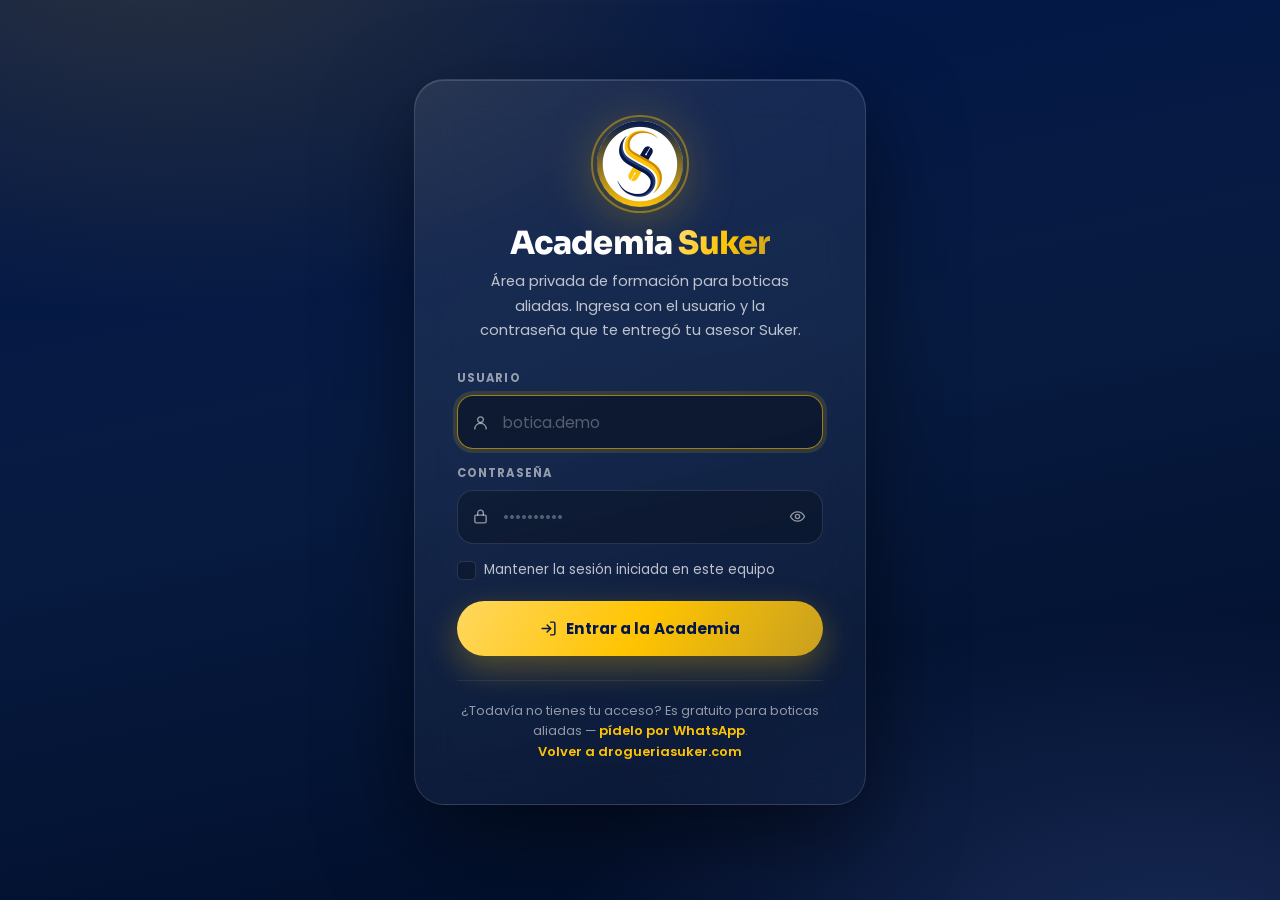
==== commit 92fd2ec0: "Academia: 4 rutas de 3 videos, escenas isometricas y carga bajo 2 s en 3G Reemplaza la division en d" ====
--- a/academiasuker/index.html
+++ b/academiasuker/index.html
@@ -9,25 +9,25 @@
   <!-- Área privada: no debe aparecer en buscadores -->
   <meta name="robots" content="noindex, nofollow">
   <meta name="theme-color" content="#02164A">
-  <link rel="icon" type="image/png" href="../assets/img/favicon.png">
+  <link rel="icon" type="image/png" href="../assets/img/favicon-64.png">
   <link rel="apple-touch-icon" href="../assets/img/logo.png">
   <link rel="canonical" href="https://drogueriasuker.com/academiasuker/">
 
   <link rel="preconnect" href="https://fonts.googleapis.com">
   <link rel="preconnect" href="https://fonts.gstatic.com" crossorigin>
   <link href="https://fonts.googleapis.com/css2?family=Poppins:wght@400;500;600;700;800&family=Sora:wght@700;800&display=swap" rel="stylesheet">
-  <link rel="stylesheet" href="../assets/academia/academia.css?v=20260811a">
-
-  <!-- Las salas quedan listas en caché antes de que el usuario haga clic -->
-  <link rel="prefetch" href="formales/">
-  <link rel="prefetch" href="informales/">
-  <link rel="prefetch" href="../assets/academia/academia-datos.js?v=20260811a">
-  <link rel="prefetch" href="../assets/academia/academia-sala.js?v=20260811a">
+  <link rel="stylesheet" href="../assets/academia/academia.css?v=20260813a">
+
+  <!-- Las rutas se precargan desde academia-escenas.js, y solo
+       si el boticario no tiene activado el ahorro de datos. -->
 
   <!-- Sin "defer": deciden antes del primer pintado si se muestra
        la Academia o el formulario, para que nada parpadee. -->
-  <script src="../assets/academia/academia-usuarios.js?v=20260811a"></script>
-  <script src="../assets/academia/academia-nucleo.js?v=20260811a"></script>
+  <script src="../assets/academia/academia-config.js?v=20260813a"></script>
+  <script src="../assets/academia/academia-usuarios.js?v=20260813a"></script>
+  <script src="../assets/academia/academia-nucleo.js?v=20260813a"></script>
+  <!-- Solo inclina la escena y la pausa fuera de pantalla -->
+  <script src="../assets/academia/academia-escenas.js?v=20260813a" defer></script>
 </head>
 <body>
 
@@ -42,7 +42,11 @@
 <!-- ══════════════════ PORTADA: ACCESO ══════════════════ -->
 <div class="ac-portada" id="acPortada">
   <section class="ac-login" aria-labelledby="acLoginTitulo">
-    <img class="ac-login-logo" src="../assets/img/logo.png" alt="Logo de Droguería Suker" width="86" height="86">
+    <!-- El navegador descarga este logo solo si hay que pedir la
+         contraseña: academia-nucleo.js le pone el src. Quien ya
+         inició sesión no gasta datos en una tarjeta que no verá. -->
+    <img class="ac-login-logo" id="acLoginLogo" data-src="../assets/img/logo-172.png"
+         alt="Logo de Droguería Suker" width="86" height="86" decoding="async">
 
     <h1 id="acLoginTitulo">Academia <em>Suker</em></h1>
     <p class="ac-login-lead">
@@ -109,8 +113,8 @@
 
   <header class="ac-top">
     <div class="contenedor">
-      <a class="ac-marca" href="../" aria-label="Volver a Droguería Suker">
-        <img src="../assets/img/logo.png" alt="" width="40" height="40">
+      <a class="ac-marca" href="./" aria-label="Inicio de la Academia Suker">
+        <img src="../assets/img/logo-96.png" alt="" width="40" height="40">
         <span class="ac-marca-txt">
           <b>Academia Suker</b>
           <span>Formación para boticarios</span>
@@ -119,9 +123,7 @@
 
       <nav class="ac-top-nav" aria-label="Secciones de la Academia">
         <a class="ac-top-link is-activo" href="./">Inicio</a>
-        <a class="ac-top-link" href="formales/" data-transicion>Formales</a>
-        <a class="ac-top-link" href="informales/" data-transicion>Informales</a>
-        <a class="ac-top-link" href="../" data-secundario>Sitio principal</a>
+        <a class="ac-top-link" href="../">Sitio principal</a>
       </nav>
 
       <div class="ac-usuario">
@@ -139,80 +141,252 @@
     <section class="ac-hero">
       <div class="contenedor">
         <span class="ac-cinta">Academia Suker · Acceso de boticas aliadas</span>
-        <h1 class="ac-titulo">Formación que se <em>nota en la caja</em></h1>
+        <h1 class="ac-titulo">Elige por dónde <em>quieres empezar</em></h1>
         <p class="ac-bajada">
-          Un espacio hecho para el boticario independiente del sur andino: módulos cortos,
-          en criollo y aplicables el mismo día, dictados por nuestro Químico Farmacéutico.
-          <strong>Elige por dónde quieres empezar.</strong>
+          Cuatro rutas, tres videos cortos en cada una. Puedes verlas en el orden que
+          quieras y volver cuando quieras. <strong>Todo está abierto desde el primer día.</strong>
         </p>
       </div>
     </section>
 
     <section class="ac-seccion">
       <div class="contenedor">
-        <div class="ac-seccion-tit">
-          <h2>Las dos salas</h2>
-          <p>Puedes recorrerlas en el orden que prefieras.</p>
-        </div>
-
-        <div class="ac-puertas">
-
-          <!-- ── Puerta 1 ── -->
-          <article class="ac-puerta ac-puerta--formal">
-            <span class="ac-puerta-num" aria-hidden="true">01</span>
-            <span class="ac-puerta-icono">
-              <svg viewBox="0 0 24 24" fill="none" stroke="currentColor" stroke-width="1.9" stroke-linecap="round" stroke-linejoin="round" aria-hidden="true">
-                <path d="M12 3l7 3v6c0 4.5-3 8-7 9-4-1-7-4.5-7-9V6l7-3z"/><path d="M9 12l2 2 4-4"/>
-              </svg>
-            </span>
-            <span class="ac-puerta-eyebrow">Sala 01</span>
-            <h2>Formales</h2>
-            <p>
-              Todo lo que tu botica ya está ganando por tener los papeles en regla:
-              respaldo sanitario, trazabilidad, línea de crédito, crédito fiscal y
-              la confianza del barrio que ningún descuento compra.
-            </p>
-            <div class="ac-puerta-datos">
-              <span class="ac-chip">7 beneficios</span>
-              <span class="ac-chip">6 módulos en video</span>
-              <span class="ac-chip">≈ 1 h 35 min</span>
-            </div>
-            <span class="ac-puerta-cta">
-              Entrar a la sala
-              <svg viewBox="0 0 24 24" fill="none" stroke="currentColor" stroke-width="2.2" stroke-linecap="round" stroke-linejoin="round" aria-hidden="true">
-                <path d="M5 12h14"/><path d="M13 6l6 6-6 6"/>
-              </svg>
-            </span>
-            <a class="ac-puerta-enlace" href="formales/" data-transicion aria-label="Entrar a la sala Formales"></a>
+
+        <div class="ac-rutas">
+
+          <!-- ── RUTA 1 · Vender mejor ── -->
+          <article class="ac-ruta" style="--acento:#FFC401;--acento-suave:rgba(255,196,1,.14);--acento-borde:rgba(255,196,1,.45)">
+            <div class="ac-escena">
+              <div class="ac-escena-3d">
+                <!-- Mostrador isométrico: la caja pasa de un lado al otro -->
+                <svg class="esc-principal" viewBox="-95 -78 190 150" aria-hidden="true">
+                  <!-- Mostrador: cara superior clara, frente y costado oscuros -->
+                  <g transform="translate(0,12)">
+                    <polygon class="cara-alta"  points="-22.5,-55 67.5,-3 22.5,23 -67.5,-29"/>
+                    <polygon class="cara-media" points="67.5,-3 67.5,13 22.5,39 22.5,23"/>
+                    <polygon class="cara-baja"  points="22.5,23 22.5,39 -67.5,-13 -67.5,-29"/>
+                  </g>
+                  <!-- La caja de producto se desliza sobre el mostrador -->
+                  <g transform="translate(0,-4)">
+                    <g class="esc-desliza">
+                      <polygon class="cara-alta"  points="0,-27 19,-16 0,-5 -19,-16"/>
+                      <polygon class="cara-media" points="19,-16 19,-2 0,9 0,-5"/>
+                      <polygon class="cara-baja"  points="0,-5 0,9 -19,-2 -19,-16"/>
+                    </g>
+                  </g>
+                </svg>
+              </div>
+            </div>
+            <div class="ac-ruta-cuerpo">
+              <span class="ac-ruta-num">Ruta 1</span>
+              <h2>Vender mejor</h2>
+              <p class="ac-ruta-lema">Que el paciente vuelva, no que compre más.</p>
+              <p class="ac-ruta-txt">
+                Qué puedes recomendar con tranquilidad, cómo cuidar al cliente que vuelve
+                cada mes y qué contestar cuando te dicen que está caro.
+              </p>
+              <div class="ac-ruta-pie">
+                <span class="ac-ruta-cuenta">
+                  <svg viewBox="0 0 24 24" fill="none" stroke="currentColor" stroke-width="2" stroke-linecap="round" stroke-linejoin="round" aria-hidden="true"><rect x="2.5" y="5" width="19" height="14" rx="2"/><path d="M10 9.5v5l4.5-2.5z"/></svg>
+                  3 videos · 19 min
+                </span>
+                <span class="ac-ruta-cta">Entrar
+                  <svg viewBox="0 0 24 24" fill="none" stroke="currentColor" stroke-width="2.2" stroke-linecap="round" stroke-linejoin="round" aria-hidden="true"><path d="M5 12h14"/><path d="M13 6l6 6-6 6"/></svg>
+                </span>
+              </div>
+            </div>
+            <a class="ac-ruta-enlace" href="vender-mejor/" aria-label="Entrar a la ruta Vender mejor"></a>
           </article>
 
-          <!-- ── Puerta 2 ── -->
-          <article class="ac-puerta ac-puerta--informal">
-            <span class="ac-puerta-num" aria-hidden="true">02</span>
-            <span class="ac-puerta-icono">
-              <svg viewBox="0 0 24 24" fill="none" stroke="currentColor" stroke-width="1.9" stroke-linecap="round" stroke-linejoin="round" aria-hidden="true">
-                <path d="M10.3 4.3 2.6 17.5A2 2 0 0 0 4.3 20.5h15.4a2 2 0 0 0 1.7-3L13.7 4.3a2 2 0 0 0-3.4 0z"/><path d="M12 9.5v4M12 17h.01"/>
-              </svg>
-            </span>
-            <span class="ac-puerta-eyebrow">Sala 02</span>
-            <h2>Informales</h2>
-            <p>
-              La cuenta completa del canal informal: lo que no aparece en la boleta
-              pero se paga igual — riesgo sanitario, multas, capital congelado y un
-              negocio con techo. Y el puente concreto para salir de ahí.
-            </p>
-            <div class="ac-puerta-datos">
-              <span class="ac-chip">7 riesgos</span>
-              <span class="ac-chip">6 módulos en video</span>
-              <span class="ac-chip">≈ 1 h 34 min</span>
-            </div>
-            <span class="ac-puerta-cta">
-              Entrar a la sala
-              <svg viewBox="0 0 24 24" fill="none" stroke="currentColor" stroke-width="2.2" stroke-linecap="round" stroke-linejoin="round" aria-hidden="true">
-                <path d="M5 12h14"/><path d="M13 6l6 6-6 6"/>
-              </svg>
-            </span>
-            <a class="ac-puerta-enlace" href="informales/" data-transicion aria-label="Entrar a la sala Informales"></a>
+          <!-- ── RUTA 2 · Comprar y ganar ── -->
+          <article class="ac-ruta" style="--acento:#34D399;--acento-suave:rgba(52,211,153,.14);--acento-borde:rgba(52,211,153,.45)">
+            <div class="ac-escena">
+              <div class="ac-escena-3d esc-escena2">
+                <!-- Tres cajas apiladas girando sobre su eje -->
+                <svg class="esc-pila" width="150" height="132" viewBox="-46 -108 92 132" aria-hidden="true">
+                  <g transform="translate(0,-40)">
+                    <polygon class="cara-alta"  points="0,-40 34.6,-20 0,0 -34.6,-20"/>
+                    <polygon class="cara-media" points="34.6,-20 34.6,0 0,20 0,0"/>
+                    <polygon class="cara-baja"  points="0,0 0,20 -34.6,0 -34.6,-20"/>
+                  </g>
+                  <g transform="translate(0,-20)">
+                    <polygon class="cara-alta"  points="0,-40 34.6,-20 0,0 -34.6,-20"/>
+                    <polygon class="cara-media" points="34.6,-20 34.6,0 0,20 0,0"/>
+                    <polygon class="cara-baja"  points="0,0 0,20 -34.6,0 -34.6,-20"/>
+                  </g>
+                  <g>
+                    <polygon class="cara-alta"  points="0,-40 34.6,-20 0,0 -34.6,-20"/>
+                    <polygon class="cara-media" points="34.6,-20 34.6,0 0,20 0,0"/>
+                    <polygon class="cara-baja"  points="0,0 0,20 -34.6,0 -34.6,-20"/>
+                  </g>
+                </svg>
+                <!-- La flecha que sube en bucle -->
+                <svg class="esc-flecha" width="28" height="44" viewBox="0 0 28 44" aria-hidden="true">
+                  <path d="M14 40V8" stroke="currentColor" stroke-width="3.4" stroke-linecap="round" fill="none"/>
+                  <path d="M5 16 14 6l9 10" stroke="currentColor" stroke-width="3.4" stroke-linecap="round" stroke-linejoin="round" fill="none"/>
+                </svg>
+              </div>
+            </div>
+            <div class="ac-ruta-cuerpo">
+              <span class="ac-ruta-num">Ruta 2</span>
+              <h2>Comprar y ganar</h2>
+              <p class="ac-ruta-lema">Dónde se gana la plata de verdad.</p>
+              <p class="ac-ruta-txt">
+                Cuánto te queda de verdad en el cajón, qué plata tienes dormida en el
+                anaquel y cuánto te termina costando una compra barata.
+              </p>
+              <div class="ac-ruta-pie">
+                <span class="ac-ruta-cuenta">
+                  <svg viewBox="0 0 24 24" fill="none" stroke="currentColor" stroke-width="2" stroke-linecap="round" stroke-linejoin="round" aria-hidden="true"><rect x="2.5" y="5" width="19" height="14" rx="2"/><path d="M10 9.5v5l4.5-2.5z"/></svg>
+                  3 videos · 24 min
+                </span>
+                <span class="ac-ruta-cta">Entrar
+                  <svg viewBox="0 0 24 24" fill="none" stroke="currentColor" stroke-width="2.2" stroke-linecap="round" stroke-linejoin="round" aria-hidden="true"><path d="M5 12h14"/><path d="M13 6l6 6-6 6"/></svg>
+                </span>
+              </div>
+            </div>
+            <a class="ac-ruta-enlace" href="comprar-y-ganar/" aria-label="Entrar a la ruta Comprar y ganar"></a>
+          </article>
+
+          <!-- ── RUTA 3 · Mi botica ordenada ── -->
+          <article class="ac-ruta" style="--acento:#6FC3FF;--acento-suave:rgba(111,195,255,.14);--acento-borde:rgba(111,195,255,.45)">
+            <div class="ac-escena">
+              <div class="ac-escena-3d">
+                <!-- Estante de tres niveles: cada caja tiene su semáforo -->
+                <svg class="esc-principal" viewBox="-72 -104 144 132" aria-hidden="true">
+                  <g class="esc-balda-3" transform="translate(0,-72)">
+                    <polygon class="cara-alta"  points="-14.7,-30 41.6,2 14.7,18 -41.6,-14"/>
+                    <polygon class="cara-media" points="41.6,2 41.6,7 14.7,23 14.7,18"/>
+                    <polygon class="cara-baja"  points="14.7,18 14.7,23 -41.6,-9 -41.6,-14"/>
+                    <g transform="translate(-17,-14)">
+                      <polygon class="cara-alta"  points="0,-21 15.6,-12 0,-3 -15.6,-12"/>
+                      <polygon class="cara-media" points="15.6,-12 15.6,0 0,9 0,-3"/>
+                      <polygon class="cara-baja"  points="0,-3 0,9 -15.6,0 -15.6,-12"/>
+                      <circle class="esc-luz esc-luz--v" cx="0" cy="-12" r="3.4"/>
+                      <circle class="esc-luz esc-luz--a" cx="0" cy="-12" r="3.4"/>
+                      <circle class="esc-luz esc-luz--r" cx="0" cy="-12" r="3.4"/>
+                    </g>
+                    <g transform="translate(14,2)">
+                      <polygon class="cara-alta"  points="0,-21 15.6,-12 0,-3 -15.6,-12"/>
+                      <polygon class="cara-media" points="15.6,-12 15.6,0 0,9 0,-3"/>
+                      <polygon class="cara-baja"  points="0,-3 0,9 -15.6,0 -15.6,-12"/>
+                      <circle class="esc-luz esc-luz--v" cx="0" cy="-12" r="3.4"/>
+                      <circle class="esc-luz esc-luz--a" cx="0" cy="-12" r="3.4"/>
+                      <circle class="esc-luz esc-luz--r" cx="0" cy="-12" r="3.4"/>
+                    </g>
+                  </g>
+                  <g class="esc-balda-2" transform="translate(0,-36)">
+                    <polygon class="cara-alta"  points="-14.7,-30 41.6,2 14.7,18 -41.6,-14"/>
+                    <polygon class="cara-media" points="41.6,2 41.6,7 14.7,23 14.7,18"/>
+                    <polygon class="cara-baja"  points="14.7,18 14.7,23 -41.6,-9 -41.6,-14"/>
+                    <g transform="translate(-17,-14)">
+                      <polygon class="cara-alta"  points="0,-21 15.6,-12 0,-3 -15.6,-12"/>
+                      <polygon class="cara-media" points="15.6,-12 15.6,0 0,9 0,-3"/>
+                      <polygon class="cara-baja"  points="0,-3 0,9 -15.6,0 -15.6,-12"/>
+                      <circle class="esc-luz esc-luz--v" cx="0" cy="-12" r="3.4"/>
+                      <circle class="esc-luz esc-luz--a" cx="0" cy="-12" r="3.4"/>
+                      <circle class="esc-luz esc-luz--r" cx="0" cy="-12" r="3.4"/>
+                    </g>
+                    <g transform="translate(14,2)">
+                      <polygon class="cara-alta"  points="0,-21 15.6,-12 0,-3 -15.6,-12"/>
+                      <polygon class="cara-media" points="15.6,-12 15.6,0 0,9 0,-3"/>
+                      <polygon class="cara-baja"  points="0,-3 0,9 -15.6,0 -15.6,-12"/>
+                      <circle class="esc-luz esc-luz--v" cx="0" cy="-12" r="3.4"/>
+                      <circle class="esc-luz esc-luz--a" cx="0" cy="-12" r="3.4"/>
+                      <circle class="esc-luz esc-luz--r" cx="0" cy="-12" r="3.4"/>
+                    </g>
+                  </g>
+                  <g class="esc-balda-1">
+                    <polygon class="cara-alta"  points="-14.7,-30 41.6,2 14.7,18 -41.6,-14"/>
+                    <polygon class="cara-media" points="41.6,2 41.6,7 14.7,23 14.7,18"/>
+                    <polygon class="cara-baja"  points="14.7,18 14.7,23 -41.6,-9 -41.6,-14"/>
+                    <g transform="translate(-17,-14)">
+                      <polygon class="cara-alta"  points="0,-21 15.6,-12 0,-3 -15.6,-12"/>
+                      <polygon class="cara-media" points="15.6,-12 15.6,0 0,9 0,-3"/>
+                      <polygon class="cara-baja"  points="0,-3 0,9 -15.6,0 -15.6,-12"/>
+                      <circle class="esc-luz esc-luz--v" cx="0" cy="-12" r="3.4"/>
+                      <circle class="esc-luz esc-luz--a" cx="0" cy="-12" r="3.4"/>
+                      <circle class="esc-luz esc-luz--r" cx="0" cy="-12" r="3.4"/>
+                    </g>
+                    <g transform="translate(14,2)">
+                      <polygon class="cara-alta"  points="0,-21 15.6,-12 0,-3 -15.6,-12"/>
+                      <polygon class="cara-media" points="15.6,-12 15.6,0 0,9 0,-3"/>
+                      <polygon class="cara-baja"  points="0,-3 0,9 -15.6,0 -15.6,-12"/>
+                      <circle class="esc-luz esc-luz--v" cx="0" cy="-12" r="3.4"/>
+                      <circle class="esc-luz esc-luz--a" cx="0" cy="-12" r="3.4"/>
+                      <circle class="esc-luz esc-luz--r" cx="0" cy="-12" r="3.4"/>
+                    </g>
+                  </g>
+                </svg>
+              </div>
+            </div>
+            <div class="ac-ruta-cuerpo">
+              <span class="ac-ruta-num">Ruta 3</span>
+              <h2>Mi botica ordenada</h2>
+              <p class="ac-ruta-lema">Que nada se venza y nada te sorprenda.</p>
+              <p class="ac-ruta-txt">
+                Ver de un vistazo qué está por vencer, cuidar el producto a 3.825 metros
+                de altura y saber qué puede hacer cada persona de tu equipo.
+              </p>
+              <div class="ac-ruta-pie">
+                <span class="ac-ruta-cuenta">
+                  <svg viewBox="0 0 24 24" fill="none" stroke="currentColor" stroke-width="2" stroke-linecap="round" stroke-linejoin="round" aria-hidden="true"><rect x="2.5" y="5" width="19" height="14" rx="2"/><path d="M10 9.5v5l4.5-2.5z"/></svg>
+                  3 videos · 22 min
+                </span>
+                <span class="ac-ruta-cta">Entrar
+                  <svg viewBox="0 0 24 24" fill="none" stroke="currentColor" stroke-width="2.2" stroke-linecap="round" stroke-linejoin="round" aria-hidden="true"><path d="M5 12h14"/><path d="M13 6l6 6-6 6"/></svg>
+                </span>
+              </div>
+            </div>
+            <a class="ac-ruta-enlace" href="botica-ordenada/" aria-label="Entrar a la ruta Mi botica ordenada"></a>
+          </article>
+
+          <!-- ── RUTA 4 · Mi botica digital ── -->
+          <article class="ac-ruta" style="--acento:#FFDD73;--acento-suave:rgba(255,221,115,.14);--acento-borde:rgba(255,221,115,.45)">
+            <div class="ac-escena">
+              <div class="ac-escena-3d esc-escena4">
+                <!-- Celular inclinado con burbuja de mensaje -->
+                <div class="esc-tel">
+                  <div class="esc-flota">
+                    <svg width="84" height="132" viewBox="0 0 84 132" aria-hidden="true">
+                      <rect class="cara-media" x="2" y="2" width="80" height="128" rx="13"/>
+                      <rect class="cara-alta"  x="8" y="8" width="68" height="116" rx="9"/>
+                      <rect x="32" y="13" width="20" height="3.4" rx="1.7" fill="rgba(2,22,74,.4)"/>
+                      <rect x="16" y="30" width="34" height="7" rx="3.5" fill="rgba(2,22,74,.28)"/>
+                      <rect x="16" y="44" width="46" height="7" rx="3.5" fill="rgba(2,22,74,.2)"/>
+                      <rect x="16" y="58" width="28" height="7" rx="3.5" fill="rgba(2,22,74,.28)"/>
+                      <rect x="16" y="72" width="40" height="7" rx="3.5" fill="rgba(2,22,74,.2)"/>
+                    </svg>
+                  </div>
+                </div>
+                <div class="esc-burbuja-capa">
+                  <svg class="esc-burbuja" width="74" height="46" viewBox="0 0 74 46" aria-hidden="true">
+                    <path class="cara-alta" d="M8 2h58a6 6 0 0 1 6 6v20a6 6 0 0 1-6 6H24l-14 12 2-12H8a6 6 0 0 1-6-6V8a6 6 0 0 1 6-6z"/>
+                    <rect x="14" y="12" width="30" height="4.6" rx="2.3" fill="rgba(2,22,74,.34)"/>
+                    <rect x="14" y="21" width="44" height="4.6" rx="2.3" fill="rgba(2,22,74,.24)"/>
+                  </svg>
+                </div>
+              </div>
+            </div>
+            <div class="ac-ruta-cuerpo">
+              <span class="ac-ruta-num">Ruta 4</span>
+              <h2>Mi botica digital</h2>
+              <p class="ac-ruta-lema">Herramientas que no te cuestan nada.</p>
+              <p class="ac-ruta-txt">
+                WhatsApp Business, mandar tu pedido con una foto del cuaderno y qué no
+                deberías preguntarle nunca a una inteligencia artificial.
+              </p>
+              <div class="ac-ruta-pie">
+                <span class="ac-ruta-cuenta">
+                  <svg viewBox="0 0 24 24" fill="none" stroke="currentColor" stroke-width="2" stroke-linecap="round" stroke-linejoin="round" aria-hidden="true"><rect x="2.5" y="5" width="19" height="14" rx="2"/><path d="M10 9.5v5l4.5-2.5z"/></svg>
+                  3 videos · 19 min
+                </span>
+                <span class="ac-ruta-cta">Entrar
+                  <svg viewBox="0 0 24 24" fill="none" stroke="currentColor" stroke-width="2.2" stroke-linecap="round" stroke-linejoin="round" aria-hidden="true"><path d="M5 12h14"/><path d="M13 6l6 6-6 6"/></svg>
+                </span>
+              </div>
+            </div>
+            <a class="ac-ruta-enlace" href="botica-digital/" aria-label="Entrar a la ruta Mi botica digital"></a>
           </article>
 
         </div>
@@ -244,13 +418,14 @@
   <footer class="ac-pie">
     <div class="contenedor">
       <p class="ac-pie-txt">
-        © <span>2026</span> Droguería Suker · Sucari Corp S.A.C. · Juliaca, Puno<br>
+        © 2026 Droguería Suker · Sucari Corp S.A.C. · Juliaca, Puno<br>
         Contenido de uso interno para boticas aliadas. No lo compartas fuera de tu establecimiento.
       </p>
       <nav class="ac-pie-nav" aria-label="Enlaces de la Academia">
-        <a href="formales/" data-transicion>Formales</a>
-        <a href="informales/" data-transicion>Informales</a>
-        <a href="../">Droguería Suker</a>
+        <a href="vender-mejor/">Vender mejor</a>
+        <a href="comprar-y-ganar/">Comprar y ganar</a>
+        <a href="botica-ordenada/">Botica ordenada</a>
+        <a href="botica-digital/">Botica digital</a>
         <a href="https://wa.me/51932667799" target="_blank" rel="noopener">WhatsApp</a>
       </nav>
     </div>
--- a/assets/academia/academia.css
+++ b/assets/academia/academia.css
@@ -610,7 +610,7 @@
 }
 .ac-puerta:hover::after { opacity: 1; }
 .ac-puerta--formal   { --brillo: rgba(255,196,1,.24);  --borde-hover: rgba(255,196,1,.46); }
-.ac-puerta--informal { --brillo: rgba(255,138,101,.2); --borde-hover: rgba(255,150,110,.42); }
+.ac-puerta--informal { --brillo: rgba(255,196,1,.24);  --borde-hover: rgba(255,196,1,.46); }
 
 .ac-puerta-num {
   position: absolute;
@@ -636,11 +636,7 @@
 }
 .ac-puerta:hover .ac-puerta-icono { transform: scale(1.07) rotate(-4deg); }
 .ac-puerta-icono svg { width: 27px; height: 27px; }
-.ac-puerta--informal .ac-puerta-icono {
-  --icono-bg: rgba(255,150,110,.13);
-  --icono-bd: rgba(255,150,110,.28);
-  --icono-fg: #FFA98A;
-}
+
 
 .ac-puerta-eyebrow {
   font-size: .68rem;
@@ -694,7 +690,7 @@
   font-weight: 700;
   color: var(--gold);
 }
-.ac-puerta--informal .ac-puerta-cta { color: #FFB79B; }
+
 .ac-puerta-cta svg { width: 16px; height: 16px; transition: transform var(--t-base); }
 .ac-puerta:hover .ac-puerta-cta svg { transform: translateX(5px); }
 .ac-puerta-enlace { position: absolute; inset: 0; z-index: 2; }
@@ -723,7 +719,7 @@
   border-color: rgba(255,196,1,.32);
   background: linear-gradient(158deg, rgba(255,255,255,.085) 0%, rgba(255,255,255,.03) 100%);
 }
-.ac-riesgo .ac-tarjeta:hover { border-color: rgba(255,150,110,.34); }
+
 
 .ac-tarjeta-cab {
   display: flex;
@@ -741,11 +737,7 @@
   border: 1px solid rgba(255,196,1,.24);
   color: var(--gold);
 }
-.ac-riesgo .ac-tarjeta-icono {
-  background: rgba(255,150,110,.12);
-  border-color: rgba(255,150,110,.24);
-  color: #FFA98A;
-}
+
 .ac-tarjeta-icono svg { width: 20px; height: 20px; }
 .ac-tarjeta-idx {
   margin-left: auto;
@@ -783,7 +775,7 @@
   font-weight: 600;
   color: var(--gold);
 }
-.ac-riesgo .ac-tarjeta-pie { color: #FFA98A; }
+
 .ac-tarjeta-pie svg { width: 13px; height: 13px; flex-shrink: 0; }
 
 /* ---------- 10. VIDEOS (fachada: 0 KB de YouTube al cargar) ---------- */
@@ -916,7 +908,7 @@
   color: var(--gold);
   margin-bottom: .38rem;
 }
-.ac-riesgo .ac-video-modulo { color: #FFA98A; }
+
 .ac-video-cuerpo h3 {
   font-family: 'Sora', sans-serif;
   font-size: 1rem;
@@ -1083,3 +1075,259 @@
   body { background: #fff; color: #000; }
   body::before { display: none; }
 }
+
+/* ============================================================
+   17. PANTALLA DE MODULO
+   Al pulsar una tarjeta del programa se abre esta vista sin
+   salir de la pagina (la URL cambia a #modulo-2, asi el boton
+   "atras" del navegador funciona y el enlace se puede compartir).
+   ============================================================ */
+
+/* Al abrir un modulo se oculta el listado de la sala */
+body.ac-en-modulo .ac-sala-vista { display: none; }
+body:not(.ac-en-modulo) .ac-modulo-vista { display: none; }
+
+.ac-modulo-vista { animation: acModuloEntra .4s var(--ease) both; }
+@keyframes acModuloEntra {
+  from { opacity: 0; transform: translateY(14px); }
+  to   { opacity: 1; transform: none; }
+}
+
+.ac-volver {
+  display: inline-flex;
+  align-items: center;
+  gap: .5rem;
+  margin-bottom: 1.2rem;
+  padding: .48rem .95rem .48rem .7rem;
+  border: 1px solid var(--line);
+  border-radius: var(--r-pill);
+  background: var(--glass);
+  font-size: .84rem;
+  font-weight: 600;
+  color: var(--mist);
+  transition: background var(--t-fast), color var(--t-fast), border-color var(--t-fast);
+}
+.ac-volver:hover { background: var(--glass-hi); color: var(--gold); border-color: rgba(255,196,1,.4); }
+.ac-volver svg { width: 15px; height: 15px; }
+
+.ac-modulo-cab { margin-bottom: 1.8rem; }
+.ac-modulo-num {
+  display: inline-flex;
+  align-items: center;
+  gap: .5rem;
+  margin-bottom: .8rem;
+  padding: .32rem .9rem;
+  border: 1px solid rgba(255,196,1,.3);
+  border-radius: var(--r-pill);
+  background: rgba(255,196,1,.1);
+  font-size: .7rem;
+  font-weight: 700;
+  letter-spacing: .13em;
+  text-transform: uppercase;
+  color: var(--gold);
+}
+.ac-modulo-vista h1 {
+  font-family: 'Sora', sans-serif;
+  font-size: clamp(1.6rem, 4.6vw, 2.55rem);
+  font-weight: 800;
+  line-height: 1.1;
+  letter-spacing: -.03em;
+  margin-bottom: .9rem;
+  text-wrap: balance;
+}
+.ac-modulo-datos { display: flex; flex-wrap: wrap; gap: .45rem; }
+
+/* --- Bloques de la pantalla --- */
+.ac-bloque { margin-bottom: clamp(1.5rem, 3.5vw, 2.4rem); }
+.ac-bloque-tit {
+  display: flex;
+  align-items: center;
+  gap: .6rem;
+  margin-bottom: .95rem;
+  font-family: 'Sora', sans-serif;
+  font-size: 1.12rem;
+  font-weight: 700;
+  letter-spacing: -.018em;
+}
+.ac-bloque-tit svg { width: 17px; height: 17px; color: var(--gold); flex-shrink: 0; }
+.ac-bloque > p {
+  font-size: .97rem;
+  color: var(--mist);
+  line-height: 1.78;
+  max-width: 72ch;
+  text-wrap: pretty;
+}
+
+/* --- Lista "que vas a aprender" --- */
+.ac-aprender { display: grid; gap: .6rem; margin-top: 1.1rem; }
+.ac-aprender li {
+  display: flex;
+  gap: .7rem;
+  align-items: flex-start;
+  padding: .8rem 1rem;
+  border: 1px solid var(--line-soft);
+  border-radius: var(--r-md);
+  background: rgba(255,255,255,.035);
+  font-size: .9rem;
+  color: var(--mist);
+  line-height: 1.6;
+}
+.ac-aprender svg { width: 15px; height: 15px; color: var(--gold); flex-shrink: 0; margin-top: .22rem; }
+
+/* --- Reproductor del modulo --- */
+.ac-reproductor {
+  position: relative;
+  aspect-ratio: 16 / 9;
+  border-radius: var(--r-lg);
+  border: 1px solid var(--line);
+  overflow: hidden;
+  background: #071431;
+}
+.ac-reproductor img { width: 100%; height: 100%; object-fit: cover; }
+.ac-reproductor iframe { width: 100%; height: 100%; border: 0; }
+.ac-reproductor::after {
+  content: '';
+  position: absolute;
+  inset: 0;
+  background: linear-gradient(180deg, rgba(2,22,74,.06) 0%, rgba(2,22,74,.46) 100%);
+  pointer-events: none;
+}
+.ac-reproductor.is-reproduciendo::after { display: none; }
+.ac-reproductor .ac-play-circulo { width: 76px; height: 76px; }
+.ac-reproductor .ac-play-circulo svg { width: 29px; height: 29px; }
+
+/* Modulo aun no habilitado */
+.ac-reproductor-agenda {
+  display: grid;
+  place-items: center;
+  align-content: center;
+  gap: .8rem;
+  text-align: center;
+  padding: 1.5rem;
+  background:
+    radial-gradient(560px 260px at 50% 0%, rgba(255,196,1,.09), transparent 70%),
+    repeating-linear-gradient(135deg, rgba(255,255,255,.025) 0 12px, transparent 12px 24px),
+    #071431;
+}
+.ac-reproductor-agenda .candado {
+  display: grid;
+  place-items: center;
+  width: 58px; height: 58px;
+  border-radius: 50%;
+  border: 1px solid var(--line);
+  background: rgba(255,255,255,.05);
+  color: var(--gold);
+}
+.ac-reproductor-agenda .candado svg { width: 24px; height: 24px; }
+.ac-reproductor-agenda b { font-family: 'Sora', sans-serif; font-size: 1rem; font-weight: 700; }
+.ac-reproductor-agenda span { font-size: .87rem; color: var(--mist-dim); max-width: 34ch; line-height: 1.55; }
+
+/* --- Material de apoyo --- */
+.ac-recursos { display: grid; gap: .65rem; }
+.ac-recurso {
+  display: flex;
+  align-items: center;
+  gap: .9rem;
+  padding: .95rem 1.1rem;
+  border: 1px solid var(--line-soft);
+  border-radius: var(--r-md);
+  background: linear-gradient(158deg, rgba(255,255,255,.055) 0%, rgba(255,255,255,.018) 100%);
+  transition: transform var(--t-base), border-color var(--t-base), background var(--t-base);
+}
+a.ac-recurso:hover {
+  transform: translateY(-2px);
+  border-color: rgba(255,196,1,.35);
+  background: linear-gradient(158deg, rgba(255,255,255,.08) 0%, rgba(255,255,255,.03) 100%);
+}
+.ac-recurso-icono {
+  display: grid;
+  place-items: center;
+  width: 42px; height: 42px;
+  flex-shrink: 0;
+  border-radius: 11px;
+  background: rgba(255,196,1,.13);
+  border: 1px solid rgba(255,196,1,.24);
+  color: var(--gold);
+}
+.ac-recurso-icono svg { width: 19px; height: 19px; }
+.ac-recurso-txt { min-width: 0; flex: 1; }
+.ac-recurso-txt b {
+  display: block;
+  font-size: .93rem;
+  font-weight: 650;
+  line-height: 1.35;
+  margin-bottom: .12rem;
+}
+.ac-recurso-txt span { display: block; font-size: .79rem; color: var(--mist-dim); line-height: 1.45; }
+.ac-recurso-flecha { flex-shrink: 0; color: var(--mist-dim); transition: transform var(--t-base), color var(--t-base); }
+.ac-recurso-flecha svg { width: 16px; height: 16px; }
+a.ac-recurso:hover .ac-recurso-flecha { color: var(--gold); transform: translateX(3px); }
+
+.ac-recurso.is-pendiente { opacity: .5; }
+.ac-recurso.is-pendiente .ac-recurso-icono {
+  background: rgba(255,255,255,.05);
+  border-color: var(--line);
+  color: var(--mist-dim);
+}
+.ac-recurso-sello {
+  flex-shrink: 0;
+  font-size: .7rem;
+  font-weight: 700;
+  letter-spacing: .07em;
+  text-transform: uppercase;
+  color: var(--mist-dim);
+  white-space: nowrap;
+}
+
+/* --- Navegacion entre modulos --- */
+.ac-modulo-nav {
+  display: grid;
+  grid-template-columns: 1fr 1fr;
+  gap: .75rem;
+  margin-top: clamp(1.6rem, 4vw, 2.4rem);
+  padding-top: 1.5rem;
+  border-top: 1px solid var(--line-soft);
+}
+.ac-modulo-nav a {
+  display: flex;
+  align-items: center;
+  gap: .75rem;
+  padding: .95rem 1.1rem;
+  border: 1px solid var(--line-soft);
+  border-radius: var(--r-md);
+  background: rgba(255,255,255,.035);
+  transition: background var(--t-fast), border-color var(--t-fast), transform var(--t-fast);
+}
+.ac-modulo-nav a:hover { background: var(--glass-hi); border-color: rgba(255,196,1,.35); transform: translateY(-2px); }
+.ac-modulo-nav a.siguiente { grid-column: 2; justify-content: flex-end; text-align: right; }
+.ac-modulo-nav svg { width: 16px; height: 16px; color: var(--gold); flex-shrink: 0; }
+.ac-modulo-nav small { display: block; font-size: .7rem; letter-spacing: .1em; text-transform: uppercase; color: var(--mist-dim); }
+.ac-modulo-nav b { display: block; font-size: .88rem; font-weight: 650; line-height: 1.3; margin-top: .12rem; }
+@media (max-width: 640px) {
+  .ac-modulo-nav { grid-template-columns: 1fr; }
+  .ac-modulo-nav a.siguiente { grid-column: 1; }
+}
+
+/* --- La tarjeta del listado abre el modulo entero --- */
+.ac-video { position: relative; }
+.ac-video-abrir {
+  position: absolute;
+  inset: 0;
+  z-index: 4;
+  width: 100%;
+  height: 100%;
+  background: none;
+  border-radius: var(--r-lg);
+}
+.ac-video-recursos { display: inline-flex; align-items: center; gap: .32rem; color: var(--mist-dim); }
+.ac-video-entrar {
+  margin-left: auto;
+  display: inline-flex;
+  align-items: center;
+  gap: .35rem;
+  font-size: .78rem;
+  font-weight: 650;
+  color: var(--gold);
+}
+.ac-video-entrar svg { width: 14px; height: 14px; transition: transform var(--t-base); }
+.ac-video:hover .ac-video-entrar svg { transform: translateX(3px); }
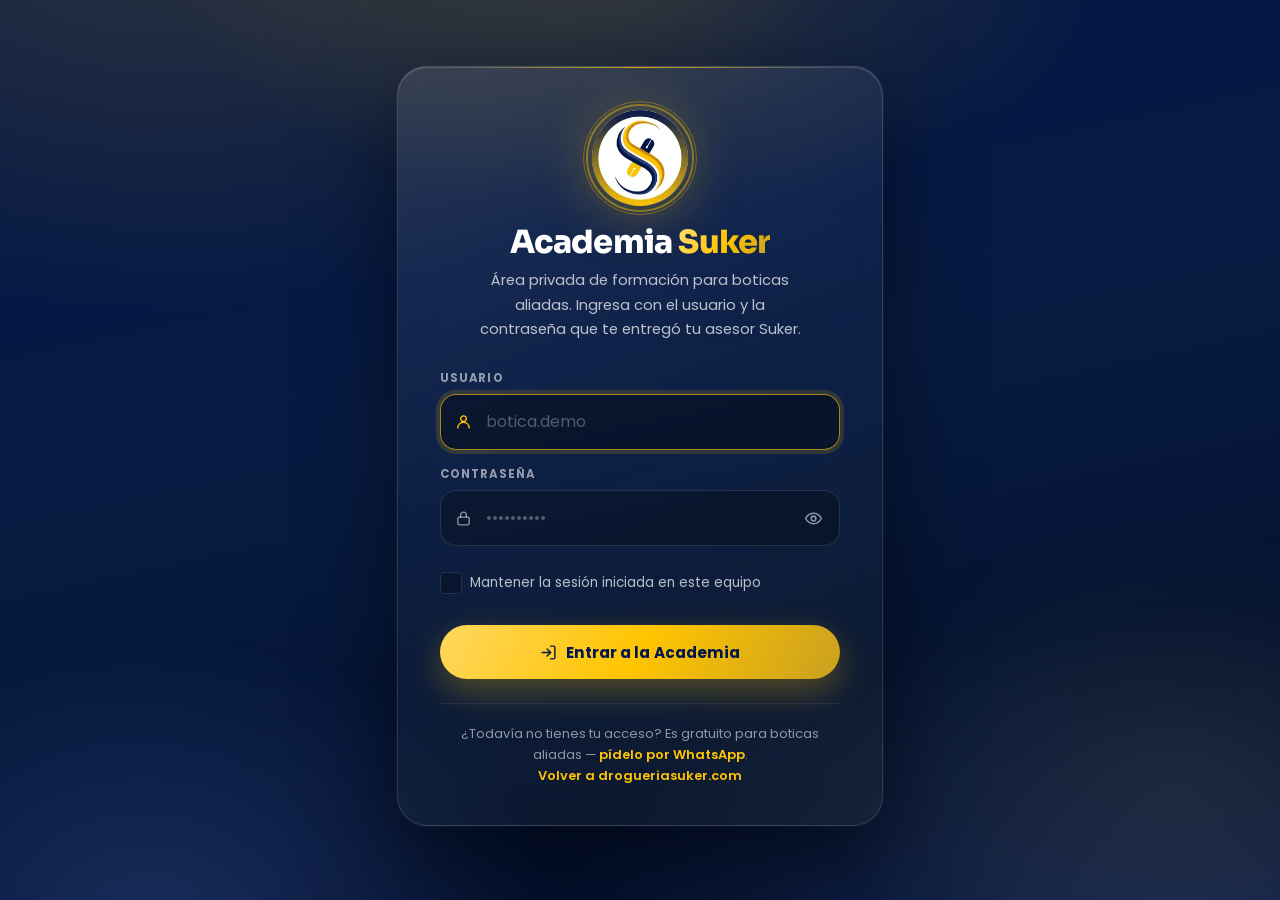
==== commit 20e71762: "Academia: se arregla el acceso en celular y se le da mas color CINCO BUGS REALES EN EL CELULAR  1. E" ====
--- a/academiasuker/index.html
+++ b/academiasuker/index.html
@@ -16,22 +16,44 @@
   <link rel="preconnect" href="https://fonts.googleapis.com">
   <link rel="preconnect" href="https://fonts.gstatic.com" crossorigin>
   <link href="https://fonts.googleapis.com/css2?family=Poppins:wght@400;500;600;700;800&family=Sora:wght@700;800&display=swap" rel="stylesheet">
-  <link rel="stylesheet" href="../assets/academia/academia.css?v=20260813a">
+  <link rel="stylesheet" href="../assets/academia/academia.css?v=20260818a">
 
   <!-- Las rutas se precargan desde academia-escenas.js, y solo
        si el boticario no tiene activado el ahorro de datos. -->
 
   <!-- Sin "defer": deciden antes del primer pintado si se muestra
        la Academia o el formulario, para que nada parpadee. -->
-  <script src="../assets/academia/academia-config.js?v=20260813a"></script>
-  <script src="../assets/academia/academia-usuarios.js?v=20260813a"></script>
-  <script src="../assets/academia/academia-nucleo.js?v=20260813a"></script>
+  <script src="../assets/academia/academia-config.js?v=20260818a"></script>
+  <script src="../assets/academia/academia-usuarios.js?v=20260818a"></script>
+  <script src="../assets/academia/academia-nucleo.js?v=20260818a"></script>
   <!-- Solo inclina la escena y la pausa fuera de pantalla -->
-  <script src="../assets/academia/academia-escenas.js?v=20260813a" defer></script>
+  <script src="../assets/academia/academia-escenas.js?v=20260818a" defer></script>
 </head>
 <body>
 
+<!-- ══ VELO DE ENTRADA ══
+     Va escrito en el HTML, no lo crea JavaScript, para que se vea desde
+     el primer pixel: asi el boticario nunca ve un salto ni una pantalla
+     a medio pintar. academia-nucleo.js lo hace avanzar y lo retira en
+     cuanto la pagina termina de prepararse. -->
+<div class="ac-cargando ac-velo is-visible" id="acVelo" role="status" aria-live="polite">
+  <div class="ac-anillo">
+    <svg viewBox="0 0 116 116" aria-hidden="true">
+      <defs><linearGradient id="acDegradado" x1="0" y1="0" x2="1" y2="1">
+        <stop offset="0%" stop-color="#FFDD73"/><stop offset="100%" stop-color="#C9A020"/>
+      </linearGradient></defs>
+      <circle class="pista"  cx="58" cy="58" r="52"/>
+      <circle class="avance" cx="58" cy="58" r="52"/>
+    </svg>
+    <span class="ac-anillo-pct">0%</span>
+  </div>
+  <div class="ac-cargando-texto">Verificando tu acceso…</div>
+  <div class="ac-etapas"></div>
+  <div class="ac-cargando-sub">Academia Suker</div>
+</div>
+
 <noscript>
+  <style>.ac-velo{display:none!important}</style>
   <div style="max-width:640px;margin:16vh auto;padding:2rem;text-align:center;font-family:sans-serif;color:#fff">
     <h1 style="font-size:1.4rem;margin-bottom:.8rem">Academia Suker</h1>
     <p>Para entrar a la Academia necesitas activar JavaScript en tu navegador.
@@ -42,11 +64,10 @@
 <!-- ══════════════════ PORTADA: ACCESO ══════════════════ -->
 <div class="ac-portada" id="acPortada">
   <section class="ac-login" aria-labelledby="acLoginTitulo">
-    <!-- El navegador descarga este logo solo si hay que pedir la
-         contraseña: academia-nucleo.js le pone el src. Quien ya
-         inició sesión no gasta datos en una tarjeta que no verá. -->
-    <img class="ac-login-logo" id="acLoginLogo" data-src="../assets/img/logo-172.png"
-         alt="Logo de Droguería Suker" width="86" height="86" decoding="async">
+    <span class="ac-login-sello">
+      <img class="ac-login-logo" id="acLoginLogo" src="../assets/img/logo-172.webp"
+           alt="Logo de Droguería Suker" width="86" height="86" decoding="async">
+    </span>
 
     <h1 id="acLoginTitulo">Academia <em>Suker</em></h1>
     <p class="ac-login-lead">
@@ -114,7 +135,7 @@
   <header class="ac-top">
     <div class="contenedor">
       <a class="ac-marca" href="./" aria-label="Inicio de la Academia Suker">
-        <img src="../assets/img/logo-96.png" alt="" width="40" height="40">
+        <img src="../assets/img/logo-96.webp" alt="" width="40" height="40">
         <span class="ac-marca-txt">
           <b>Academia Suker</b>
           <span>Formación para boticarios</span>
@@ -195,7 +216,7 @@
                 </span>
               </div>
             </div>
-            <a class="ac-ruta-enlace" href="vender-mejor/" aria-label="Entrar a la ruta Vender mejor"></a>
+            <a class="ac-ruta-enlace" data-transicion href="vender-mejor/" aria-label="Entrar a la ruta Vender mejor"></a>
           </article>
 
           <!-- ── RUTA 2 · Comprar y ganar ── -->
@@ -245,7 +266,7 @@
                 </span>
               </div>
             </div>
-            <a class="ac-ruta-enlace" href="comprar-y-ganar/" aria-label="Entrar a la ruta Comprar y ganar"></a>
+            <a class="ac-ruta-enlace" data-transicion href="comprar-y-ganar/" aria-label="Entrar a la ruta Comprar y ganar"></a>
           </article>
 
           <!-- ── RUTA 3 · Mi botica ordenada ── -->
@@ -338,7 +359,7 @@
                 </span>
               </div>
             </div>
-            <a class="ac-ruta-enlace" href="botica-ordenada/" aria-label="Entrar a la ruta Mi botica ordenada"></a>
+            <a class="ac-ruta-enlace" data-transicion href="botica-ordenada/" aria-label="Entrar a la ruta Mi botica ordenada"></a>
           </article>
 
           <!-- ── RUTA 4 · Mi botica digital ── -->
@@ -386,7 +407,7 @@
                 </span>
               </div>
             </div>
-            <a class="ac-ruta-enlace" href="botica-digital/" aria-label="Entrar a la ruta Mi botica digital"></a>
+            <a class="ac-ruta-enlace" data-transicion href="botica-digital/" aria-label="Entrar a la ruta Mi botica digital"></a>
           </article>
 
         </div>
@@ -422,10 +443,10 @@
         Contenido de uso interno para boticas aliadas. No lo compartas fuera de tu establecimiento.
       </p>
       <nav class="ac-pie-nav" aria-label="Enlaces de la Academia">
-        <a href="vender-mejor/">Vender mejor</a>
-        <a href="comprar-y-ganar/">Comprar y ganar</a>
-        <a href="botica-ordenada/">Botica ordenada</a>
-        <a href="botica-digital/">Botica digital</a>
+        <a href="vender-mejor/" data-transicion>Vender mejor</a>
+        <a href="comprar-y-ganar/" data-transicion>Comprar y ganar</a>
+        <a href="botica-ordenada/" data-transicion>Botica ordenada</a>
+        <a href="botica-digital/" data-transicion>Botica digital</a>
         <a href="https://wa.me/51932667799" target="_blank" rel="noopener">WhatsApp</a>
       </nav>
     </div>
--- a/assets/academia/academia.css
+++ b/assets/academia/academia.css
@@ -575,209 +575,6 @@
 }
 .ac-seccion-tit p { font-size: .88rem; color: var(--mist-dim); }
 
-/* ---------- 8. PORTAL: LAS DOS PUERTAS ---------- */
-.ac-puertas {
-  display: grid;
-  grid-template-columns: repeat(2, 1fr);
-  gap: clamp(1rem, 2.6vw, 1.7rem);
-  margin-bottom: clamp(2rem, 5vw, 3.2rem);
-}
-.ac-puerta {
-  position: relative;
-  display: flex;
-  flex-direction: column;
-  padding: clamp(1.5rem, 3.4vw, 2.3rem);
-  border-radius: var(--r-xl);
-  border: 1px solid var(--line);
-  background: linear-gradient(158deg, rgba(255,255,255,.075) 0%, rgba(255,255,255,.022) 100%);
-  overflow: hidden;
-  isolation: isolate;
-  transition: transform var(--t-base), border-color var(--t-base), box-shadow var(--t-base);
-}
-.ac-puerta::after {
-  content: '';
-  position: absolute;
-  inset: 0;
-  z-index: -1;
-  opacity: 0;
-  transition: opacity var(--t-slow);
-  background: radial-gradient(520px 300px at 50% -10%, var(--brillo, rgba(255,196,1,.22)), transparent 70%);
-}
-.ac-puerta:hover {
-  transform: translateY(-6px);
-  border-color: var(--borde-hover, rgba(255,196,1,.42));
-  box-shadow: 0 30px 70px rgba(0,0,0,.45);
-}
-.ac-puerta:hover::after { opacity: 1; }
-.ac-puerta--formal   { --brillo: rgba(255,196,1,.24);  --borde-hover: rgba(255,196,1,.46); }
-.ac-puerta--informal { --brillo: rgba(255,196,1,.24);  --borde-hover: rgba(255,196,1,.46); }
-
-.ac-puerta-num {
-  position: absolute;
-  top: clamp(1rem, 2.4vw, 1.5rem);
-  right: clamp(1.1rem, 2.6vw, 1.7rem);
-  font-family: 'Sora', sans-serif;
-  font-size: clamp(3rem, 8vw, 4.6rem);
-  font-weight: 800;
-  line-height: 1;
-  color: rgba(255,255,255,.045);
-  pointer-events: none;
-}
-.ac-puerta-icono {
-  display: grid;
-  place-items: center;
-  width: 58px; height: 58px;
-  margin-bottom: 1.2rem;
-  border-radius: 17px;
-  background: var(--icono-bg, rgba(255,196,1,.14));
-  border: 1px solid var(--icono-bd, rgba(255,196,1,.28));
-  color: var(--icono-fg, var(--gold));
-  transition: transform var(--t-base);
-}
-.ac-puerta:hover .ac-puerta-icono { transform: scale(1.07) rotate(-4deg); }
-.ac-puerta-icono svg { width: 27px; height: 27px; }
-
-
-.ac-puerta-eyebrow {
-  font-size: .68rem;
-  font-weight: 700;
-  letter-spacing: .16em;
-  text-transform: uppercase;
-  color: var(--mist-dim);
-  margin-bottom: .5rem;
-}
-.ac-puerta h2 {
-  font-family: 'Sora', sans-serif;
-  font-size: clamp(1.5rem, 4vw, 2rem);
-  font-weight: 800;
-  letter-spacing: -.026em;
-  line-height: 1.1;
-  margin-bottom: .7rem;
-}
-.ac-puerta p {
-  font-size: .93rem;
-  color: var(--mist);
-  line-height: 1.7;
-  margin-bottom: 1.35rem;
-  text-wrap: pretty;
-}
-.ac-puerta-datos {
-  display: flex;
-  flex-wrap: wrap;
-  gap: .45rem;
-  margin-bottom: 1.5rem;
-}
-.ac-chip {
-  display: inline-flex;
-  align-items: center;
-  gap: .38rem;
-  padding: .3rem .72rem;
-  border-radius: var(--r-pill);
-  border: 1px solid var(--line);
-  background: rgba(0,0,0,.2);
-  font-size: .74rem;
-  font-weight: 600;
-  color: var(--mist);
-  white-space: nowrap;
-}
-.ac-chip svg { width: 12px; height: 12px; opacity: .8; }
-.ac-puerta-cta {
-  margin-top: auto;
-  display: inline-flex;
-  align-items: center;
-  gap: .55rem;
-  font-size: .92rem;
-  font-weight: 700;
-  color: var(--gold);
-}
-
-.ac-puerta-cta svg { width: 16px; height: 16px; transition: transform var(--t-base); }
-.ac-puerta:hover .ac-puerta-cta svg { transform: translateX(5px); }
-.ac-puerta-enlace { position: absolute; inset: 0; z-index: 2; }
-
-/* ---------- 9. TARJETAS DE CONTENIDO (los 7 recuadros) ---------- */
-.ac-rejilla {
-  display: grid;
-  grid-template-columns: repeat(auto-fill, minmax(285px, 1fr));
-  gap: clamp(.85rem, 2vw, 1.15rem);
-}
-.ac-tarjeta {
-  position: relative;
-  display: flex;
-  flex-direction: column;
-  padding: 1.45rem 1.35rem 1.5rem;
-  border-radius: var(--r-lg);
-  border: 1px solid var(--line-soft);
-  background: linear-gradient(158deg, rgba(255,255,255,.06) 0%, rgba(255,255,255,.018) 100%);
-  transition: transform var(--t-base), border-color var(--t-base), background var(--t-base);
-  opacity: 0;
-  transform: translateY(16px);
-}
-.ac-tarjeta.is-dentro { opacity: 1; transform: none; }
-.ac-tarjeta:hover {
-  transform: translateY(-4px);
-  border-color: rgba(255,196,1,.32);
-  background: linear-gradient(158deg, rgba(255,255,255,.085) 0%, rgba(255,255,255,.03) 100%);
-}
-
-
-.ac-tarjeta-cab {
-  display: flex;
-  align-items: center;
-  gap: .8rem;
-  margin-bottom: .85rem;
-}
-.ac-tarjeta-icono {
-  display: grid;
-  place-items: center;
-  width: 42px; height: 42px;
-  flex-shrink: 0;
-  border-radius: 12px;
-  background: rgba(255,196,1,.13);
-  border: 1px solid rgba(255,196,1,.24);
-  color: var(--gold);
-}
-
-.ac-tarjeta-icono svg { width: 20px; height: 20px; }
-.ac-tarjeta-idx {
-  margin-left: auto;
-  font-family: 'Sora', sans-serif;
-  font-size: .8rem;
-  font-weight: 800;
-  color: rgba(255,255,255,.2);
-  font-variant-numeric: tabular-nums;
-}
-.ac-tarjeta h3 {
-  font-family: 'Sora', sans-serif;
-  font-size: 1.06rem;
-  font-weight: 700;
-  letter-spacing: -.015em;
-  line-height: 1.28;
-  margin-bottom: .55rem;
-  text-wrap: balance;
-}
-.ac-tarjeta p {
-  font-size: .885rem;
-  color: var(--mist);
-  line-height: 1.7;
-  margin-bottom: 1rem;
-  text-wrap: pretty;
-}
-/* "auto" alinea todos los pies a la misma altura dentro de la fila */
-.ac-tarjeta-pie {
-  margin-top: auto;
-  padding-top: .85rem;
-  border-top: 1px solid var(--line-soft);
-  display: flex;
-  align-items: center;
-  gap: .45rem;
-  font-size: .77rem;
-  font-weight: 600;
-  color: var(--gold);
-}
-
-.ac-tarjeta-pie svg { width: 13px; height: 13px; flex-shrink: 0; }
-
 /* ---------- 10. VIDEOS (fachada: 0 KB de YouTube al cargar) ---------- */
 .ac-videos {
   display: grid;
@@ -1084,7 +881,7 @@
    ============================================================ */
 
 /* Al abrir un modulo se oculta el listado de la sala */
-body.ac-en-modulo .ac-sala-vista { display: none; }
+body.ac-en-modulo .ac-ruta-vista { display: none; }
 body:not(.ac-en-modulo) .ac-modulo-vista { display: none; }
 
 .ac-modulo-vista { animation: acModuloEntra .4s var(--ease) both; }
@@ -1331,3 +1128,725 @@
 }
 .ac-video-entrar svg { width: 14px; height: 14px; transition: transform var(--t-base); }
 .ac-video:hover .ac-video-entrar svg { transform: translateX(3px); }
+
+
+/* ============================================================
+   18. LAS 4 RUTAS  ·  tarjetas de la portada
+   Cada ruta trae su escena isometrica animada solo con CSS.
+   El color lo pone el JS en --acento / --acento-suave.
+   ============================================================ */
+
+.ac-rutas {
+  display: grid;
+  grid-template-columns: repeat(auto-fit, minmax(300px, 1fr));
+  gap: clamp(1rem, 2.4vw, 1.5rem);
+}
+
+.ac-ruta {
+  position: relative;
+  display: flex;
+  flex-direction: column;
+  border-radius: var(--r-xl);
+  border: 1px solid var(--line);
+  background: linear-gradient(158deg, rgba(255,255,255,.075) 0%, rgba(255,255,255,.022) 100%);
+  overflow: hidden;
+  isolation: isolate;
+  transition: transform .34s var(--ease), border-color .34s var(--ease), box-shadow .34s var(--ease);
+}
+.ac-ruta::after {
+  content: '';
+  position: absolute;
+  inset: 0;
+  z-index: -1;
+  opacity: 0;
+  transition: opacity .7s var(--ease);
+  background: radial-gradient(520px 300px at 50% -12%, var(--acento-suave), transparent 70%);
+}
+.ac-ruta:hover { transform: translateY(-6px); border-color: var(--acento-borde); box-shadow: 0 30px 70px rgba(0,0,0,.45); }
+.ac-ruta:hover::after { opacity: 1; }
+.ac-ruta:has(.ac-ruta-enlace:focus-visible) { border-color: var(--acento); }
+/* Al tocar, la tarjeta se hunde antes de navegar */
+.ac-ruta.is-tocada { transform: scale(.98); }
+
+.ac-ruta-enlace { position: absolute; inset: 0; z-index: 3; border-radius: var(--r-xl); }
+
+.ac-ruta-cuerpo { padding: clamp(1.25rem, 3vw, 1.75rem); display: flex; flex-direction: column; flex: 1; }
+
+.ac-ruta-num {
+  display: inline-flex;
+  align-items: center;
+  gap: .45rem;
+  align-self: flex-start;
+  margin-bottom: .7rem;
+  padding: .26rem .8rem;
+  border-radius: var(--r-pill);
+  border: 1px solid var(--acento-borde);
+  background: var(--acento-suave);
+  font-size: .7rem;
+  font-weight: 700;
+  letter-spacing: .13em;
+  text-transform: uppercase;
+  color: var(--acento);
+}
+.ac-ruta h2 {
+  font-family: 'Sora', sans-serif;
+  font-size: clamp(1.32rem, 3.4vw, 1.68rem);
+  font-weight: 800;
+  letter-spacing: -.026em;
+  line-height: 1.12;
+  margin-bottom: .45rem;
+  text-wrap: balance;
+}
+.ac-ruta-lema { font-size: 1rem; color: var(--acento); font-weight: 600; margin-bottom: .7rem; line-height: 1.45; }
+.ac-ruta p.ac-ruta-txt { font-size: .95rem; color: var(--mist); line-height: 1.68; margin-bottom: 1.2rem; text-wrap: pretty; }
+
+.ac-ruta-pie {
+  margin-top: auto;
+  padding-top: .95rem;
+  border-top: 1px solid var(--line-soft);
+  display: flex;
+  align-items: center;
+  gap: .8rem;
+  flex-wrap: wrap;
+}
+.ac-ruta-cuenta { display: inline-flex; align-items: center; gap: .38rem; font-size: .85rem; color: var(--mist); font-weight: 600; }
+.ac-ruta-cuenta svg { width: 15px; height: 15px; color: var(--acento); }
+.ac-ruta-cta { margin-left: auto; display: inline-flex; align-items: center; gap: .45rem; font-size: .93rem; font-weight: 700; color: var(--acento); }
+.ac-ruta-cta svg { width: 16px; height: 16px; transition: transform .34s var(--ease); }
+.ac-ruta:hover .ac-ruta-cta svg { transform: translateX(5px); }
+
+
+/* ---------- Escena isometrica ---------- */
+.ac-escena {
+  position: relative;
+  height: 172px;
+  display: grid;
+  place-items: center;
+  perspective: 1000px;
+  background:
+    radial-gradient(300px 130px at 50% 118%, var(--acento-suave), transparent 72%),
+    linear-gradient(170deg, rgba(255,255,255,.045), rgba(255,255,255,0));
+  border-bottom: 1px solid var(--line-soft);
+  overflow: hidden;
+}
+.ac-escena svg { overflow: visible; }
+.esc-principal { width: 190px; height: 150px; }
+
+/* El JS solo escribe --rx / --ry al mover el cursor; el
+   movimiento lo hace esta transicion, no JavaScript. */
+.ac-escena-3d {
+  transform-style: preserve-3d;
+  transform: rotateX(var(--rx, 0deg)) rotateY(var(--ry, 0deg)) translateZ(0);
+  transition: transform .36s cubic-bezier(0.4, 0, 0.2, 1);
+  will-change: transform;
+}
+@media (hover: none) {
+  .ac-escena-3d { transform: none; }   /* en el celular, solo el bucle */
+}
+
+/* Caras del isometrico: superior clara, laterales oscuras */
+.cara-alta  { fill: var(--acento); opacity: .95; }
+.cara-media { fill: var(--acento); opacity: .58; }
+.cara-baja  { fill: var(--acento); opacity: .34; }
+.linea-esc  { stroke: rgba(2,22,74,.35); stroke-width: 1; fill: none; }
+
+/* Escena 1 · mostrador con la caja que pasa de un lado a otro */
+.esc-desliza { animation: escDesliza 6.5s cubic-bezier(.45,0,.55,1) infinite; }
+@keyframes escDesliza {
+  0%, 100% { transform: translate(-30px, -17px); }
+  50%      { transform: translate(30px, 17px); }
+}
+
+/* Escena 2 · pila de cajas girando + flecha que sube */
+.esc-pila { transform-style: preserve-3d; animation: escGira 9s ease-in-out infinite; }
+@keyframes escGira {
+  0%, 100% { transform: rotateY(-17deg); }
+  50%      { transform: rotateY(17deg); }
+}
+.esc-flecha { animation: escSube 2.8s ease-out infinite; }
+@keyframes escSube {
+  0%   { transform: translateY(12px); opacity: 0; }
+  22%  { opacity: 1; }
+  100% { transform: translateY(-30px); opacity: 0; }
+}
+
+/* Escena 3 · estante con semaforo de vencimientos */
+.esc-luz { opacity: 0; animation: escLuz 6s steps(1, end) infinite; }
+.esc-luz--v { fill: #2ED47A; }
+.esc-luz--a { fill: #FFB020; animation-delay: 2s; }
+.esc-luz--r { fill: #FF6B6B; animation-delay: 4s; }
+@keyframes escLuz { 0%, 33.3% { opacity: 1; } 33.4%, 100% { opacity: 0; } }
+/* Cada balda arranca en un momento distinto */
+.esc-balda-2 .esc-luz { animation-delay: -1.4s; }
+.esc-balda-2 .esc-luz--a { animation-delay: .6s; }
+.esc-balda-2 .esc-luz--r { animation-delay: 2.6s; }
+.esc-balda-3 .esc-luz { animation-delay: -3.2s; }
+.esc-balda-3 .esc-luz--a { animation-delay: -1.2s; }
+.esc-balda-3 .esc-luz--r { animation-delay: .8s; }
+
+/* Escena 4 · celular flotando con burbuja de mensaje */
+.esc-flota { animation: escFlota 5.5s ease-in-out infinite; }
+@keyframes escFlota {
+  0%, 100% { transform: translateY(-5px); }
+  50%      { transform: translateY(5px); }
+}
+.esc-burbuja { animation: escBurbuja 4.2s ease-in-out infinite; transform-origin: 20% 80%; }
+@keyframes escBurbuja {
+  0%, 10%   { opacity: 0; transform: translateY(7px) scale(.88); }
+  26%, 62%  { opacity: 1; transform: none; }
+  78%, 100% { opacity: 0; transform: translateY(-5px) scale(.96); }
+}
+
+/* Fuera de pantalla no gasta bateria (lo marca academia-escenas.js) */
+.ac-escena.is-fuera * { animation-play-state: paused !important; }
+
+@media (prefers-reduced-motion: reduce) {
+  .ac-escena *, .ac-play-circulo { animation: none !important; }
+  .ac-escena-3d { transition: none; transform: none !important; }
+  .ac-ruta:hover { transform: none; }
+}
+
+
+/* ============================================================
+   19. VIDEO "PROXIMAMENTE" y acento por ruta
+   ============================================================ */
+
+/* La portada del video toma el color de su ruta al 15 % */
+.ac-marco.is-proximo {
+  background-color: #08152F;
+  background-image:
+    repeating-linear-gradient(135deg, rgba(255,255,255,.04) 0 10px, transparent 10px 20px),
+    linear-gradient(0deg, var(--acento-15, rgba(255,196,1,.15)), var(--acento-15, rgba(255,196,1,.15)));
+}
+.ac-marco.is-proximo::after { display: none; }
+.ac-marco.is-proximo .ac-play-circulo { opacity: .45; background: var(--acento); }
+
+.ac-play-circulo { animation: escPulso 2.8s ease-in-out infinite; }
+@keyframes escPulso {
+  0%, 100% { transform: scale(1); }
+  50%      { transform: scale(1.075); }
+}
+.ac-play:hover .ac-play-circulo { animation: none; }
+
+.ac-etiqueta-proximo {
+  background: rgba(3,14,38,.86);
+  color: var(--acento);
+  border: 1px solid var(--acento-borde);
+}
+
+/* Los acentos de ruta reemplazan al dorado dentro de una ruta */
+.ac-video-modulo,
+.ac-tarjeta-pie,
+.ac-bloque-tit svg,
+.ac-modulo-num,
+.ac-recurso-icono,
+.ac-video-entrar,
+.ac-modulo-nav svg,
+.ac-aprender svg { color: var(--acento, var(--gold)); }
+.ac-modulo-num { border-color: var(--acento-borde, rgba(255,196,1,.3)); background: var(--acento-suave, rgba(255,196,1,.1)); }
+.ac-recurso-icono { background: var(--acento-suave, rgba(255,196,1,.13)); border-color: var(--acento-borde, rgba(255,196,1,.24)); }
+.ac-cinta { border-color: var(--acento-borde, rgba(255,196,1,.3)); background: var(--acento-suave, rgba(255,196,1,.1)); color: var(--acento, var(--gold)); }
+.ac-cinta::before { background: var(--acento, var(--gold)); }
+.ac-titulo em { background: none; -webkit-text-fill-color: var(--acento, var(--gold)); color: var(--acento, var(--gold)); }
+.ac-video:hover { border-color: var(--acento-borde, rgba(255,196,1,.32)); }
+a.ac-recurso:hover { border-color: var(--acento-borde, rgba(255,196,1,.35)); }
+
+@media (max-width: 720px) {
+  .ac-rutas { grid-template-columns: 1fr; }
+  .ac-escena { height: 154px; }
+}
+
+
+/* ---------- Colocacion de las escenas 2 y 4 ---------- */
+.esc-escena2, .esc-escena4 {
+  position: relative;
+  display: grid;
+  place-items: center;
+  width: 190px;
+  height: 150px;
+}
+.esc-escena2 .esc-pila { grid-area: 1 / 1; }
+.esc-pila {
+  transform-box: fill-box;
+  transform-origin: 50% 62%;
+}
+.esc-flecha {
+  position: absolute;
+  right: 2px;
+  bottom: 26px;
+  color: var(--acento);
+}
+
+.esc-escena4 .esc-tel { grid-area: 1 / 1; }
+/* El celular queda inclinado en perspectiva; el bucle de flotar
+   va en el hijo para que una transformacion no pise a la otra. */
+.esc-tel {
+  transform: rotateX(7deg) rotateY(-17deg);
+  transform-style: preserve-3d;
+}
+.esc-burbuja {
+  position: absolute;
+  top: 4px;
+  right: -2px;
+  z-index: 2;
+}
+@media (max-width: 720px) {
+  .esc-escena2, .esc-escena4 { width: 170px; height: 132px; }
+  .esc-principal { width: 170px; height: 132px; }
+}
+
+/* El reproductor de la pantalla de video, cuando aun no hay video */
+.ac-reproductor.is-proximo {
+  background-color: #08152F;
+  background-image:
+    repeating-linear-gradient(135deg, rgba(255,255,255,.04) 0 12px, transparent 12px 24px),
+    linear-gradient(0deg, var(--acento-15, rgba(255,196,1,.15)), var(--acento-15, rgba(255,196,1,.15)));
+  display: grid;
+  place-items: center;
+}
+.ac-reproductor.is-proximo::after { display: none; }
+.ac-reproductor.is-proximo .ac-play-circulo { opacity: .45; background: var(--acento); }
+.ac-reproductor.is-proximo .ac-play { position: absolute; inset: 0; }
+
+/* Foco visible tambien en las tarjetas de ruta y en los play */
+.ac-ruta-enlace:focus-visible,
+.ac-video-abrir:focus-visible,
+.ac-play:focus-visible { outline: 3px solid var(--acento, var(--gold)); outline-offset: -3px; }
+
+/* Texto minimo de 16 px: el boticario lee en un celular */
+.ac-video-cuerpo p, .ac-bloque > p, .ac-ruta-txt { font-size: 1rem; }
+.ac-video-cuerpo h3 { font-size: 1.06rem; }
+
+
+/* La burbuja va adelante del celular: dentro de un contexto 3D
+   manda la posicion en Z, no el z-index. */
+.esc-burbuja-capa {
+  position: absolute;
+  top: 2px;
+  right: -4px;
+  transform: translateZ(46px);
+}
+.esc-escena4 { transform-style: preserve-3d; }
+
+
+/* Un contorno oscuro en cada cara separa las piezas entre si.
+   Sin esto, una caja del mismo color se pierde sobre el mostrador. */
+.cara-alta, .cara-media, .cara-baja {
+  stroke: rgba(1,12,38,.55);
+  stroke-width: 1.3;
+  stroke-linejoin: round;
+}
+/* Las piezas que se apoyan sobre algo llevan sombra para despegarse */
+.esc-desliza,
+.esc-balda-1 > g, .esc-balda-2 > g, .esc-balda-3 > g {
+  filter: drop-shadow(0 3px 4px rgba(1,10,32,.55));
+}
+/* Los montantes del estante deben verse: son los que dicen "estante" */
+.esc-poste { fill: var(--acento); opacity: .5; stroke: rgba(1,12,38,.55); stroke-width: 1.3; }
+
+
+/* ============================================================
+   20. VELO DE ENTRADA
+   El velo viene escrito en el HTML y ya es visible en el primer
+   pintado. Aqui solo se define como desaparece y la red de
+   seguridad por si el JavaScript no llegara a ejecutarse.
+   ============================================================ */
+
+/* Sin sesion no hay nada que esperar: el login sale directo */
+html.ac-sin-velo .ac-velo { display: none !important; }
+
+/* Red de seguridad: a los 8 segundos el velo se retira solo,
+   sin depender de JavaScript. Nadie se queda mirando un anillo. */
+.ac-velo { animation: acVeloSeguro 0s linear 8s forwards; }
+@keyframes acVeloSeguro { to { opacity: 0; visibility: hidden; pointer-events: none; } }
+
+.ac-cargando.is-cerrado {
+  opacity: 0;
+  visibility: hidden;
+  pointer-events: none;
+  transition: opacity .34s var(--ease-s), visibility 0s linear .34s;
+}
+
+/* El contenido entra con un desvanecido suave al retirarse el velo:
+   se siente continuo en vez de aparecer de golpe. */
+.ac-app { animation: acEntraApp .5s var(--ease-s) both; }
+@keyframes acEntraApp {
+  from { opacity: 0; transform: translateY(6px); }
+  to   { opacity: 1; transform: none; }
+}
+
+@media (prefers-reduced-motion: reduce) {
+  .ac-app { animation: none; }
+}
+
+
+/* ---------- Anillo mientras se carga la pagina siguiente ----------
+   El navegador congela los temporizadores de la pagina que se va, asi
+   que un porcentaje de JavaScript se quedaria clavado. Esta animacion
+   es de CSS: sigue girando pase lo que pase. */
+.ac-cargando.is-navegando .avance {
+  stroke-dasharray: 82 244;
+  stroke-dashoffset: 0;
+  transition: none;
+  animation: acAroGira 1.05s linear infinite;
+  transform-origin: 50% 50%;
+}
+@keyframes acAroGira {
+  from { transform: rotate(-90deg); }
+  to   { transform: rotate(270deg); }
+}
+.ac-cargando.is-navegando .ac-anillo-pct { opacity: 0; }
+.ac-cargando.is-navegando .ac-etapas { display: none; }
+
+@media (prefers-reduced-motion: reduce) {
+  .ac-cargando.is-navegando .avance { animation: none; stroke-dasharray: 244 82; }
+}
+
+
+/* ============================================================
+   21. MATERIAL DE APOYO CON VISTA PREVIA
+   La miniatura de la primera pagina deja ver que te llevas antes
+   de gastar datos en abrir el archivo. Dos acciones claras:
+   "Ver" lo abre en el visor del celular, "Descargar" lo guarda
+   para consultarlo despues sin conexion.
+
+   No incrustamos el PDF en la pagina a proposito: la politica de
+   seguridad del sitio no lo permite (object-src 'none') y un visor
+   de PDF dentro de la pagina va pesado en un Android de gama media.
+   ============================================================ */
+
+.ac-recurso--archivo {
+  align-items: flex-start;
+  gap: 1rem;
+  padding: 1rem 1.1rem;
+}
+
+.ac-recurso-vista {
+  width: 84px;
+  height: auto;
+  flex-shrink: 0;
+  border-radius: 8px;
+  border: 1px solid var(--line);
+  background: #fff;
+  box-shadow: 0 4px 14px rgba(1,10,32,.4);
+  transition: transform var(--t-base), border-color var(--t-base);
+}
+.ac-recurso--archivo:hover .ac-recurso-vista {
+  transform: translateY(-2px);
+  border-color: var(--acento-borde, rgba(255,196,1,.45));
+}
+
+.ac-recurso--archivo .ac-recurso-txt { display: flex; flex-direction: column; }
+.ac-recurso--archivo .ac-recurso-txt b { font-size: 1rem; margin-bottom: .18rem; }
+.ac-recurso--archivo .ac-recurso-txt > span { font-size: .82rem; }
+
+.ac-recurso-acciones {
+  display: flex;
+  flex-wrap: wrap;
+  gap: .5rem;
+  margin-top: .85rem;
+}
+.ac-recurso-btn {
+  display: inline-flex;
+  align-items: center;
+  gap: .4rem;
+  padding: .48rem .9rem;
+  border-radius: var(--r-pill);
+  border: 1px solid var(--line);
+  background: rgba(255,255,255,.06);
+  font-size: .85rem;
+  font-weight: 650;
+  color: var(--mist);
+  white-space: nowrap;
+  transition: background var(--t-fast), color var(--t-fast), border-color var(--t-fast), transform var(--t-fast);
+}
+.ac-recurso-btn svg { width: 15px; height: 15px; }
+.ac-recurso-btn:hover {
+  background: rgba(255,255,255,.11);
+  color: var(--white);
+  border-color: var(--acento-borde, rgba(255,196,1,.45));
+  transform: translateY(-1px);
+}
+.ac-recurso-btn--ver {
+  background: var(--acento-suave, rgba(255,196,1,.14));
+  border-color: var(--acento-borde, rgba(255,196,1,.45));
+  color: var(--acento, var(--gold));
+}
+.ac-recurso-btn--ver:hover { background: var(--acento, var(--gold)); color: var(--navy-deep); }
+
+/* En el celular la miniatura se achica para dejar sitio al texto */
+@media (max-width: 560px) {
+  .ac-recurso--archivo { gap: .85rem; padding: .9rem; }
+  .ac-recurso-vista { width: 66px; }
+  .ac-recurso-acciones { gap: .4rem; }
+  .ac-recurso-btn { padding: .44rem .75rem; font-size: .8rem; }
+}
+
+
+/* ============================================================
+   22. CHIPS de la cabecera del video  (7 min · Disponible · 2 materiales)
+   Estos estilos vivian en la seccion de "las dos puertas" y se
+   perdieron al reestructurar la Academia en 4 rutas: los iconos
+   se veian gigantes y el texto caia debajo.
+   ============================================================ */
+.ac-chip {
+  display: inline-flex;
+  align-items: center;
+  gap: .4rem;
+  padding: .32rem .75rem;
+  border-radius: var(--r-pill);
+  border: 1px solid var(--line);
+  background: rgba(0,0,0,.2);
+  font-size: .8rem;
+  font-weight: 600;
+  color: var(--mist);
+  white-space: nowrap;
+  line-height: 1.5;
+}
+.ac-chip svg {
+  width: 14px;
+  height: 14px;
+  flex-shrink: 0;
+  opacity: .85;
+}
+
+
+/* ============================================================
+   23. ACCESO EN CELULAR Y TABLET
+   Correcciones de comportamiento y un poco mas de color, sin
+   agregar ni una peticion de red: todo es CSS.
+   ============================================================ */
+
+/* ---------- 23.1 La pantalla ya no se descuadra ---------- */
+
+/* En el celular, 100vh cuenta tambien lo que tapa la barra del
+   navegador: la pagina queda mas alta que la pantalla y se mueve
+   sola al aparecer y desaparecer esa barra. dvh mide lo que de
+   verdad se ve. Se dejan los tres valores en escalera para los
+   navegadores que no conozcan los nuevos. */
+body { min-height: 100vh; min-height: 100svh; min-height: 100dvh; }
+
+.ac-portada {
+  min-height: 100vh;
+  min-height: 100svh;
+  min-height: 100dvh;
+  /* Con grid, la columna crecia hasta el ancho del texto mas largo
+     y la tarjeta se salia 43 px en pantallas de 320 px. Con flex,
+     el ancho lo manda el contenedor. */
+  display: flex;
+  align-items: center;
+  justify-content: center;
+  padding:
+    calc(1.75rem + env(safe-area-inset-top)) calc(1.1rem + env(safe-area-inset-right))
+    calc(2.25rem + env(safe-area-inset-bottom)) calc(1.1rem + env(safe-area-inset-left));
+}
+/* Si la tarjeta es mas alta que la pantalla, "safe" evita que se
+   corte por arriba y quede fuera del alcance del dedo. */
+@supports (align-items: safe center) {
+  .ac-portada { align-items: safe center; }
+}
+.ac-login { min-width: 0; }
+
+/* La barra superior y el pie respetan la muesca y la barra de
+   gestos del iPhone. */
+.ac-top .contenedor {
+  padding-left: calc(clamp(1.1rem, 4vw, 2rem) + env(safe-area-inset-left));
+  padding-right: calc(clamp(1.1rem, 4vw, 2rem) + env(safe-area-inset-right));
+}
+.ac-pie { padding-bottom: calc(1.9rem + env(safe-area-inset-bottom)); }
+
+/* ---------- 23.2 Se acabo el zoom al tocar un campo ---------- */
+
+/* Safari en iPhone hace zoom a la pagina cuando tocas un campo con
+   letra menor a 16 px. Era el salto que se veia al escribir. */
+.ac-campo input,
+.ac-campo-caja input { font-size: 16px; }
+
+/* Objetivos de toque de 44 px: lo minimo para acertar con el dedo */
+.ac-ojo { width: 46px; height: 46px; margin-right: .2rem; flex-shrink: 0; }
+.ac-ojo svg { width: 19px; height: 19px; }
+.ac-recordar { min-height: 44px; align-items: center; padding-block: .3rem; }
+.ac-check { width: 22px; height: 22px; }
+.ac-check svg { width: 13px; height: 13px; }
+.ac-btn-oro { min-height: 52px; }
+.ac-salir { width: 38px; height: 38px; }
+
+/* El teclado del celular no debe tapar el campo que se escribe */
+.ac-campo input { scroll-margin-block: 6rem; }
+
+/* ---------- 23.3 Mas color, sin pesar mas ---------- */
+
+/* Antes el fondo del acceso era navy plano. Ahora respira: un halo
+   dorado arriba y uno azul frio abajo, los dos de la propia paleta.
+   Son degradados, no imagenes: cuestan cero bytes de red. */
+.ac-portada {
+  position: relative;
+  isolation: isolate;
+}
+.ac-portada::before {
+  content: '';
+  position: absolute;
+  inset: 0;
+  z-index: -1;
+  background:
+    radial-gradient(760px 420px at 50% -6%,  rgba(255,196,1,.17), transparent 64%),
+    radial-gradient(620px 460px at 12% 104%, rgba(45,69,128,.55), transparent 66%),
+    radial-gradient(560px 380px at 92% 86%,  rgba(255,196,1,.07), transparent 68%);
+  animation: acRespira 14s var(--ease-s) infinite alternate;
+}
+@keyframes acRespira {
+  from { opacity: .85; transform: scale(1); }
+  to   { opacity: 1;   transform: scale(1.045); }
+}
+
+/* La tarjeta recoge la luz por el borde superior, como un canto
+   metalico. Es lo que la separa del fondo sin subir el contraste. */
+.ac-login {
+  position: relative;
+  background:
+    linear-gradient(158deg, rgba(255,255,255,.10) 0%, rgba(255,255,255,.028) 46%, rgba(255,196,1,.045) 100%);
+  box-shadow:
+    0 34px 90px rgba(0,0,0,.5),
+    0 0 0 1px rgba(255,255,255,.045),
+    inset 0 1px 0 rgba(255,255,255,.16);
+}
+.ac-login::before {
+  content: '';
+  position: absolute;
+  top: 0; left: 12%; right: 12%;
+  height: 1px;
+  border-radius: 1px;
+  background: linear-gradient(90deg, transparent, rgba(255,196,1,.75), transparent);
+}
+
+/* ---------- 23.4 El sello: la firma de esta pantalla ----------
+   Un arco dorado recorre el logo una vez, como un sello que
+   autoriza, y deja un aro fino permanente. Habla el mismo idioma
+   que el anillo de carga, asi que se lee como sistema y no como
+   adorno; y dice justo lo que hace la pantalla: dar acceso. */
+.ac-login-sello {
+  position: relative;
+  display: block;
+  width: 86px;
+  height: 86px;
+  margin: 0 auto 1.15rem;
+}
+.ac-login-sello .ac-login-logo { margin: 0; }
+
+/* El aro que queda */
+.ac-login-sello::before {
+  content: '';
+  position: absolute;
+  inset: -9px;
+  border-radius: 50%;
+  border: 1.5px solid rgba(255,196,1,.34);
+  animation: acSelloFijo .55s var(--ease-s) 1.05s both;
+}
+/* El arco que recorre una sola vez */
+.ac-login-sello::after {
+  content: '';
+  position: absolute;
+  inset: -9px;
+  border-radius: 50%;
+  border: 2px solid transparent;
+  border-top-color: var(--gold);
+  border-right-color: rgba(255,196,1,.45);
+  animation: acSelloGira 1.15s var(--ease) .18s 1 both;
+}
+@keyframes acSelloGira {
+  from { transform: rotate(-130deg); opacity: 0; }
+  22%  { opacity: 1; }
+  to   { transform: rotate(295deg); opacity: 0; }
+}
+@keyframes acSelloFijo {
+  from { opacity: 0; transform: scale(.92); }
+  to   { opacity: 1; transform: none; }
+}
+
+/* ---------- 23.5 Entrada escalonada ----------
+   Las piezas aparecen en el orden en que se leen. Un solo momento
+   orquestado en vez de efectos sueltos por toda la pantalla. */
+.ac-login-sello,
+.ac-login h1,
+.ac-login-lead,
+.ac-campo,
+.ac-recordar,
+.ac-btn-oro,
+.ac-login-pie {
+  animation: acSube .5s var(--ease) both;
+}
+.ac-login-sello  { animation-delay: .04s; }
+.ac-login h1     { animation-delay: .12s; }
+.ac-login-lead   { animation-delay: .18s; }
+.ac-campo:nth-of-type(1) { animation-delay: .24s; }
+.ac-campo:nth-of-type(2) { animation-delay: .30s; }
+.ac-recordar     { animation-delay: .36s; }
+.ac-btn-oro      { animation-delay: .42s; }
+.ac-login-pie    { animation-delay: .50s; }
+@keyframes acSube {
+  from { opacity: 0; transform: translateY(9px); }
+  to   { opacity: 1; transform: none; }
+}
+
+/* ---------- 23.6 Detalles al usar ---------- */
+
+/* Al escribir, el icono del campo se enciende en dorado */
+.ac-campo-caja > svg { transition: color var(--t-base); }
+.ac-campo-caja:focus-within > svg { color: var(--gold); }
+.ac-campo-caja:focus-within {
+  border-color: rgba(255,196,1,.65);
+  box-shadow: 0 0 0 4px rgba(255,196,1,.14);
+}
+
+/* Un destello recorre el boton, el mismo del boton de la portada */
+.ac-btn-oro { position: relative; overflow: hidden; isolation: isolate; }
+.ac-btn-oro::after {
+  content: '';
+  position: absolute;
+  top: 0; bottom: 0; left: -55%;
+  width: 42%;
+  z-index: -1;
+  background: linear-gradient(100deg, transparent, rgba(255,255,255,.6), transparent);
+  transform: skewX(-18deg);
+  animation: acDestello 5.5s var(--ease-s) 1.4s infinite;
+}
+@keyframes acDestello {
+  0%, 66%   { left: -55%; }
+  88%, 100% { left: 125%; }
+}
+
+/* El enlace de WhatsApp del pie se distingue al tocarlo */
+.ac-login-pie a { transition: color var(--t-fast); }
+.ac-login-pie a:active { color: var(--gold-light); }
+
+/* ---------- 23.7 Pantallas cortas y tablet ---------- */
+
+/* En celulares bajitos la tarjeta se aprieta para caber entera */
+@media (max-height: 720px) {
+  .ac-login { padding: 1.5rem 1.4rem 1.6rem; }
+  .ac-login-sello { width: 66px; height: 66px; margin-bottom: .85rem; }
+  .ac-login-sello .ac-login-logo { width: 66px; height: 66px; }
+  .ac-login h1 { font-size: 1.5rem; }
+  .ac-login-lead { font-size: .88rem; margin-bottom: 1.25rem; }
+  .ac-campo { margin-bottom: .75rem; }
+  .ac-login-pie { margin-top: 1.1rem; padding-top: .95rem; font-size: .78rem; }
+}
+
+/* En tablet la tarjeta puede respirar un poco mas */
+@media (min-width: 700px) and (min-height: 800px) {
+  .ac-login { max-width: 486px; padding: 2.7rem 2.6rem 2.4rem; }
+  .ac-login-sello { width: 96px; height: 96px; }
+  .ac-login-sello .ac-login-logo { width: 96px; height: 96px; }
+}
+
+/* ---------- 23.8 Movimiento reducido ---------- */
+@media (prefers-reduced-motion: reduce) {
+  .ac-portada::before,
+  .ac-login-sello::before,
+  .ac-login-sello::after,
+  .ac-btn-oro::after { animation: none; }
+  .ac-login-sello::after { opacity: 0; }
+  .ac-login-sello::before { opacity: 1; transform: none; }
+  .ac-login-sello, .ac-login h1, .ac-login-lead,
+  .ac-campo, .ac-recordar, .ac-btn-oro, .ac-login-pie { animation: none; }
+}
